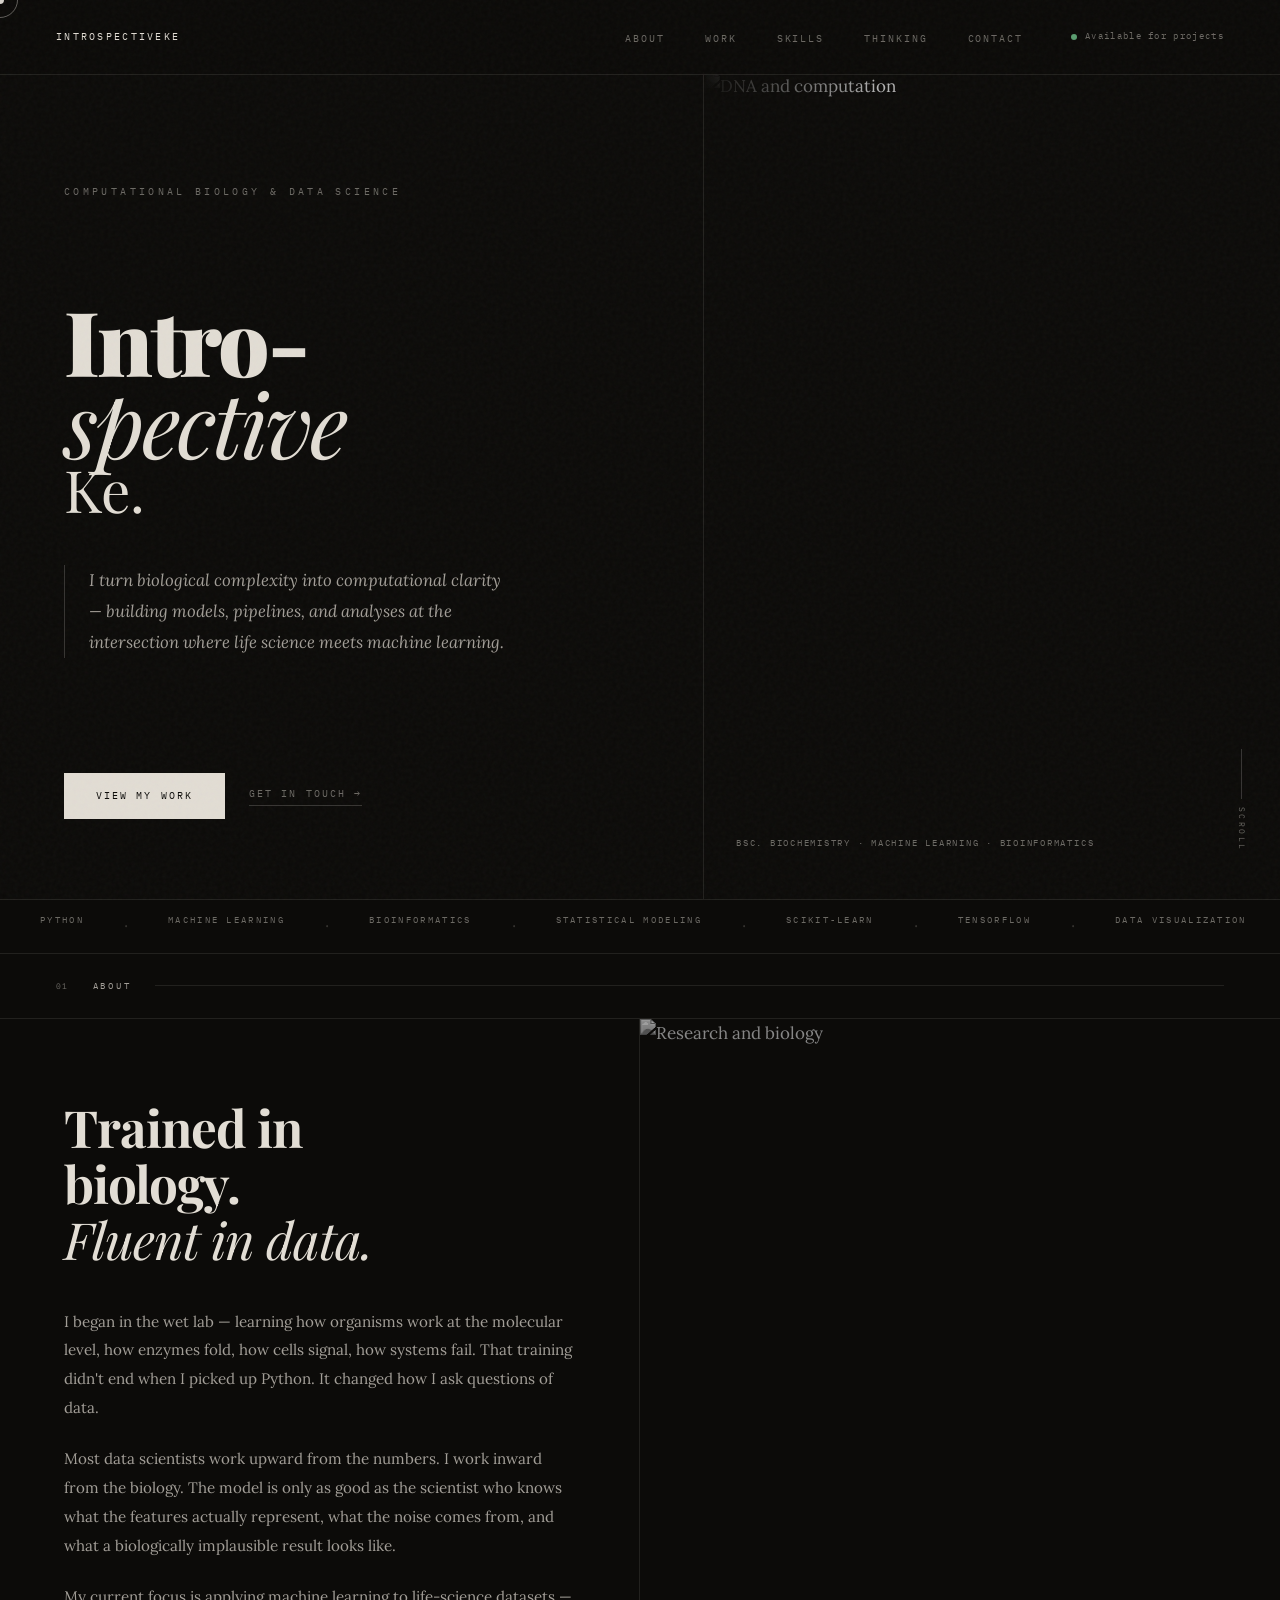
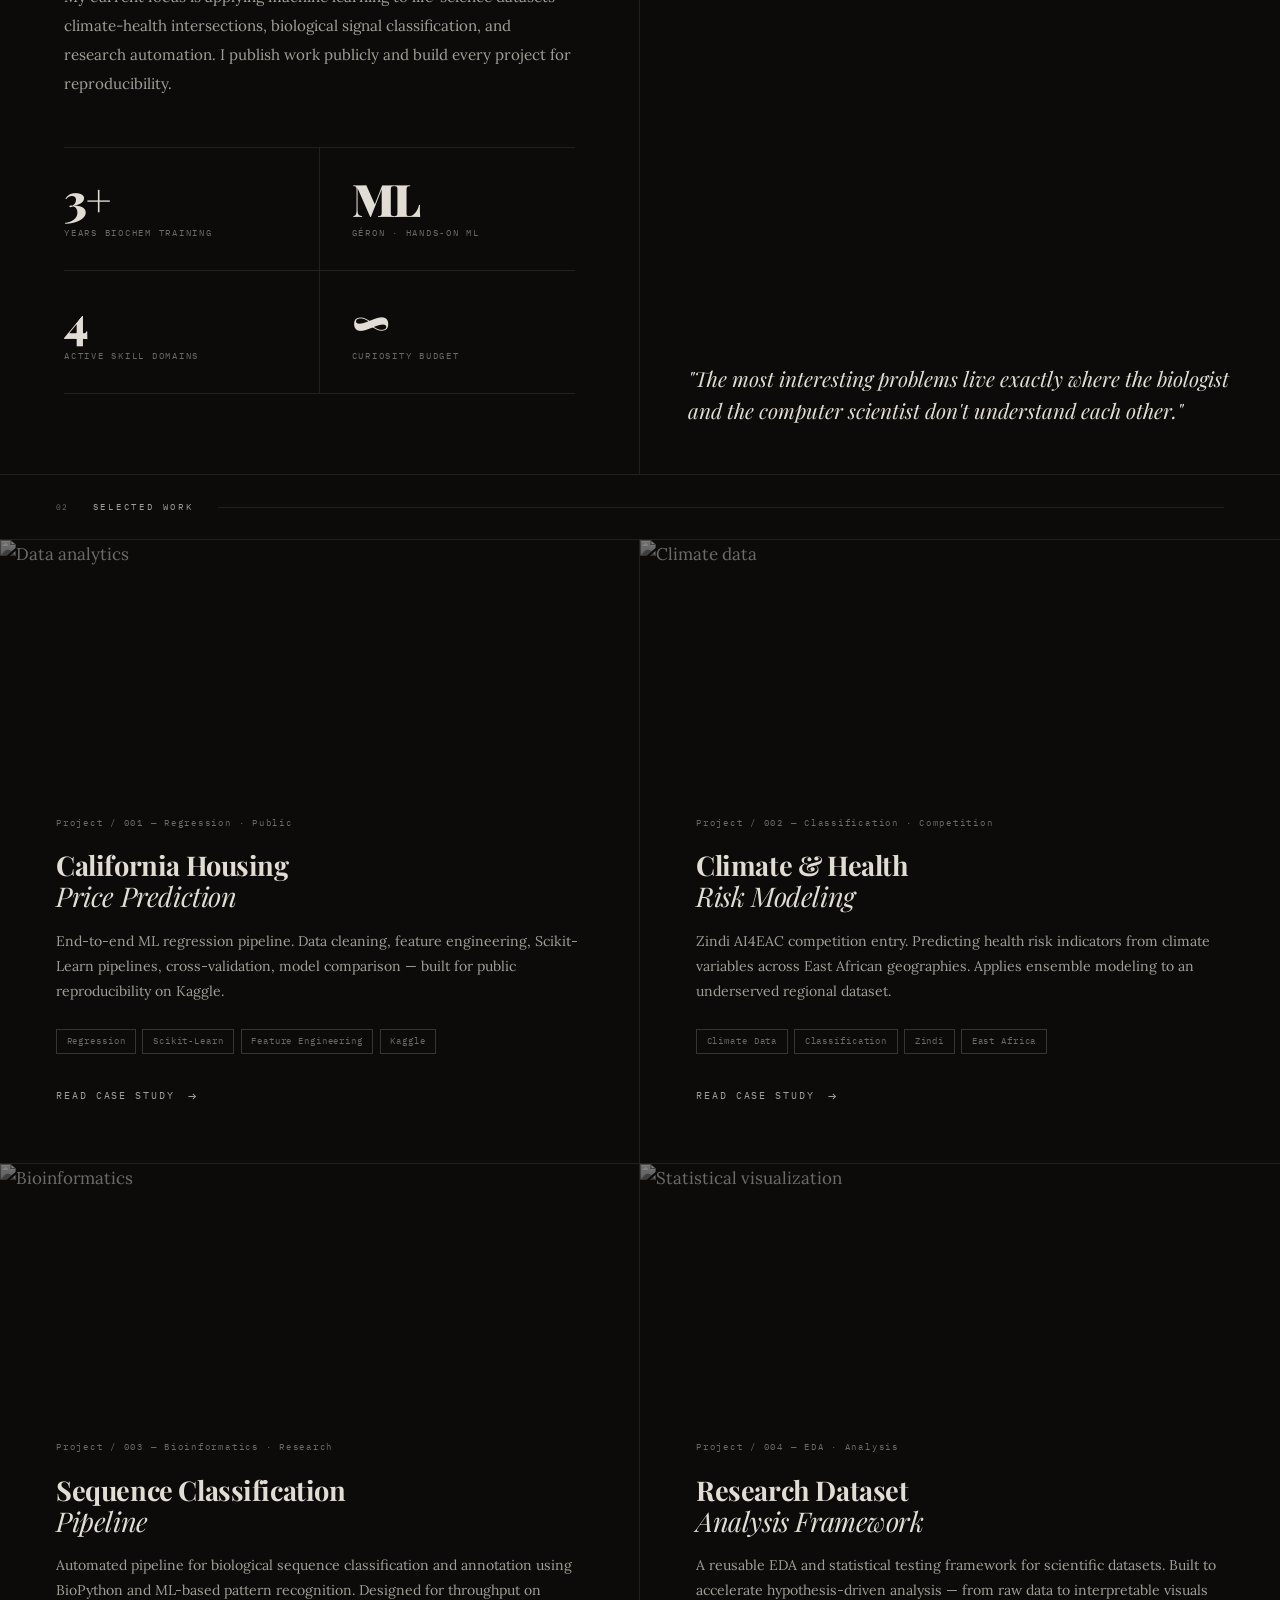
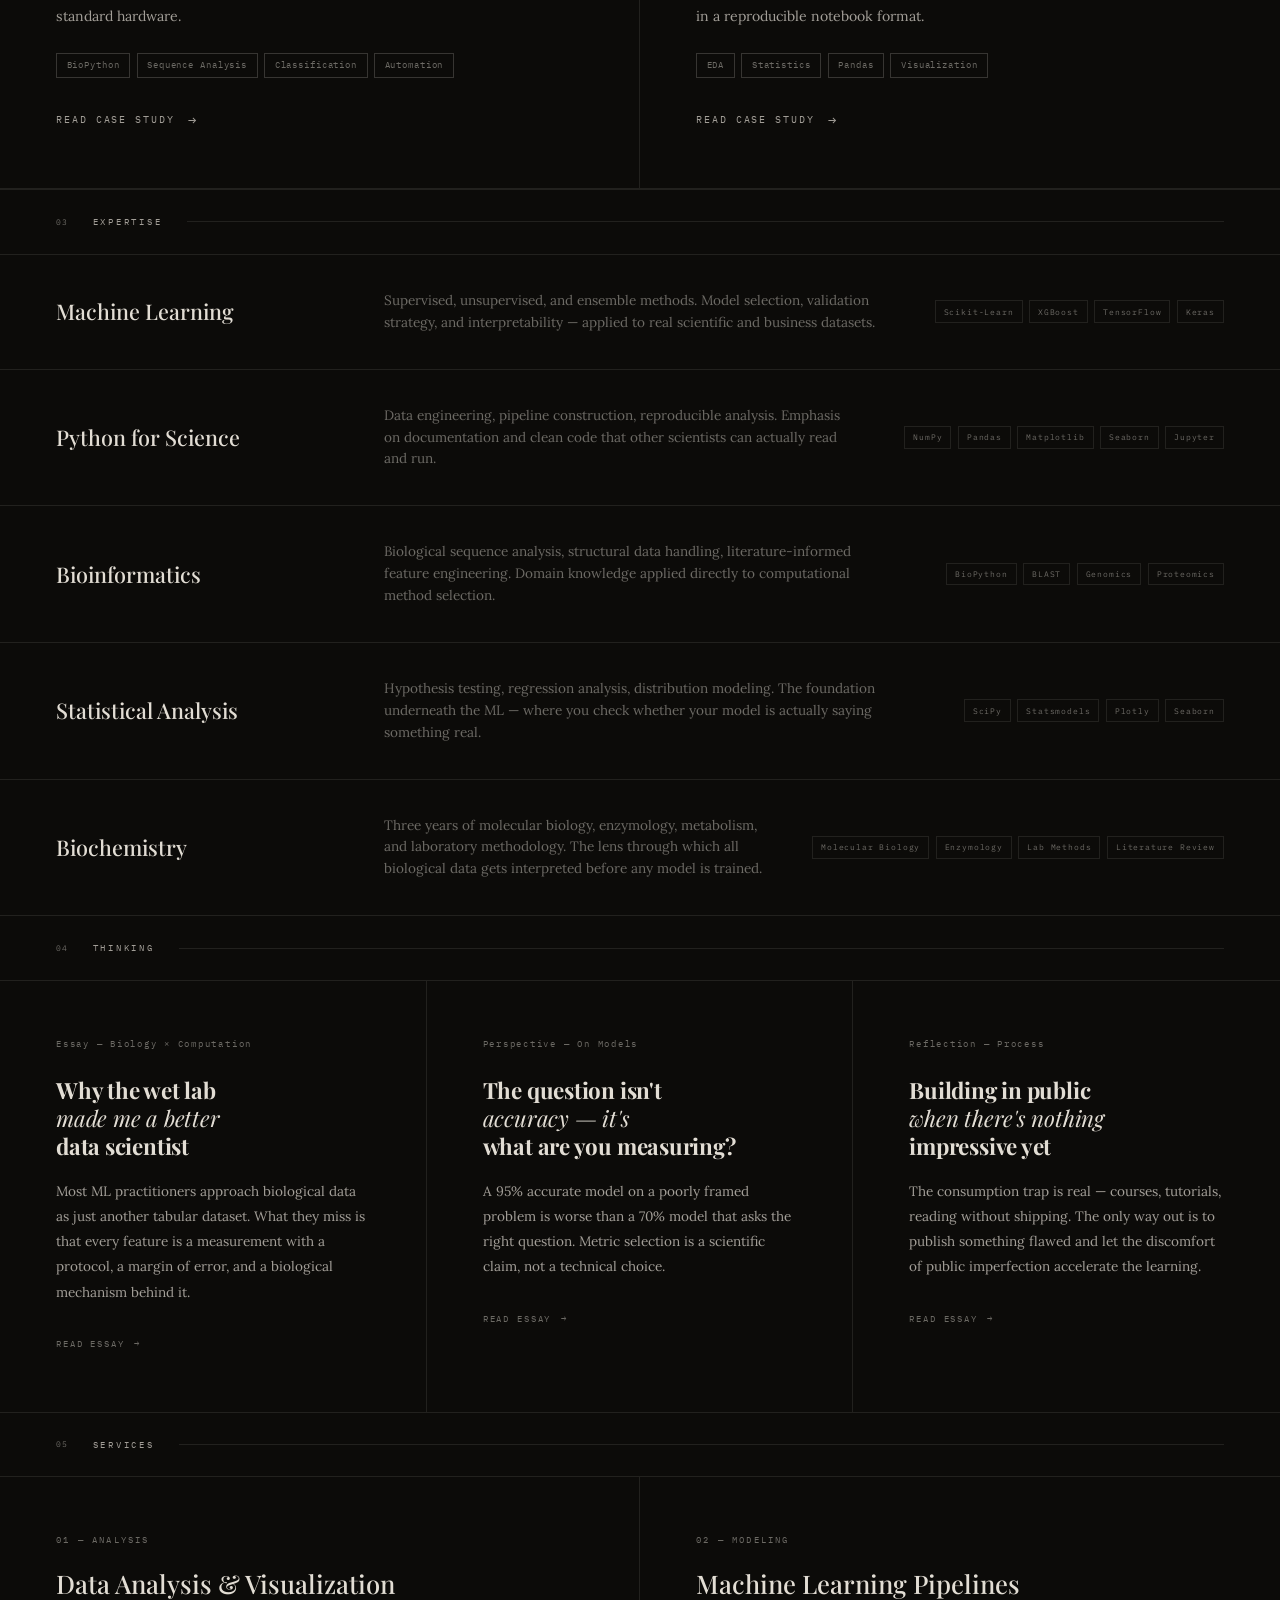
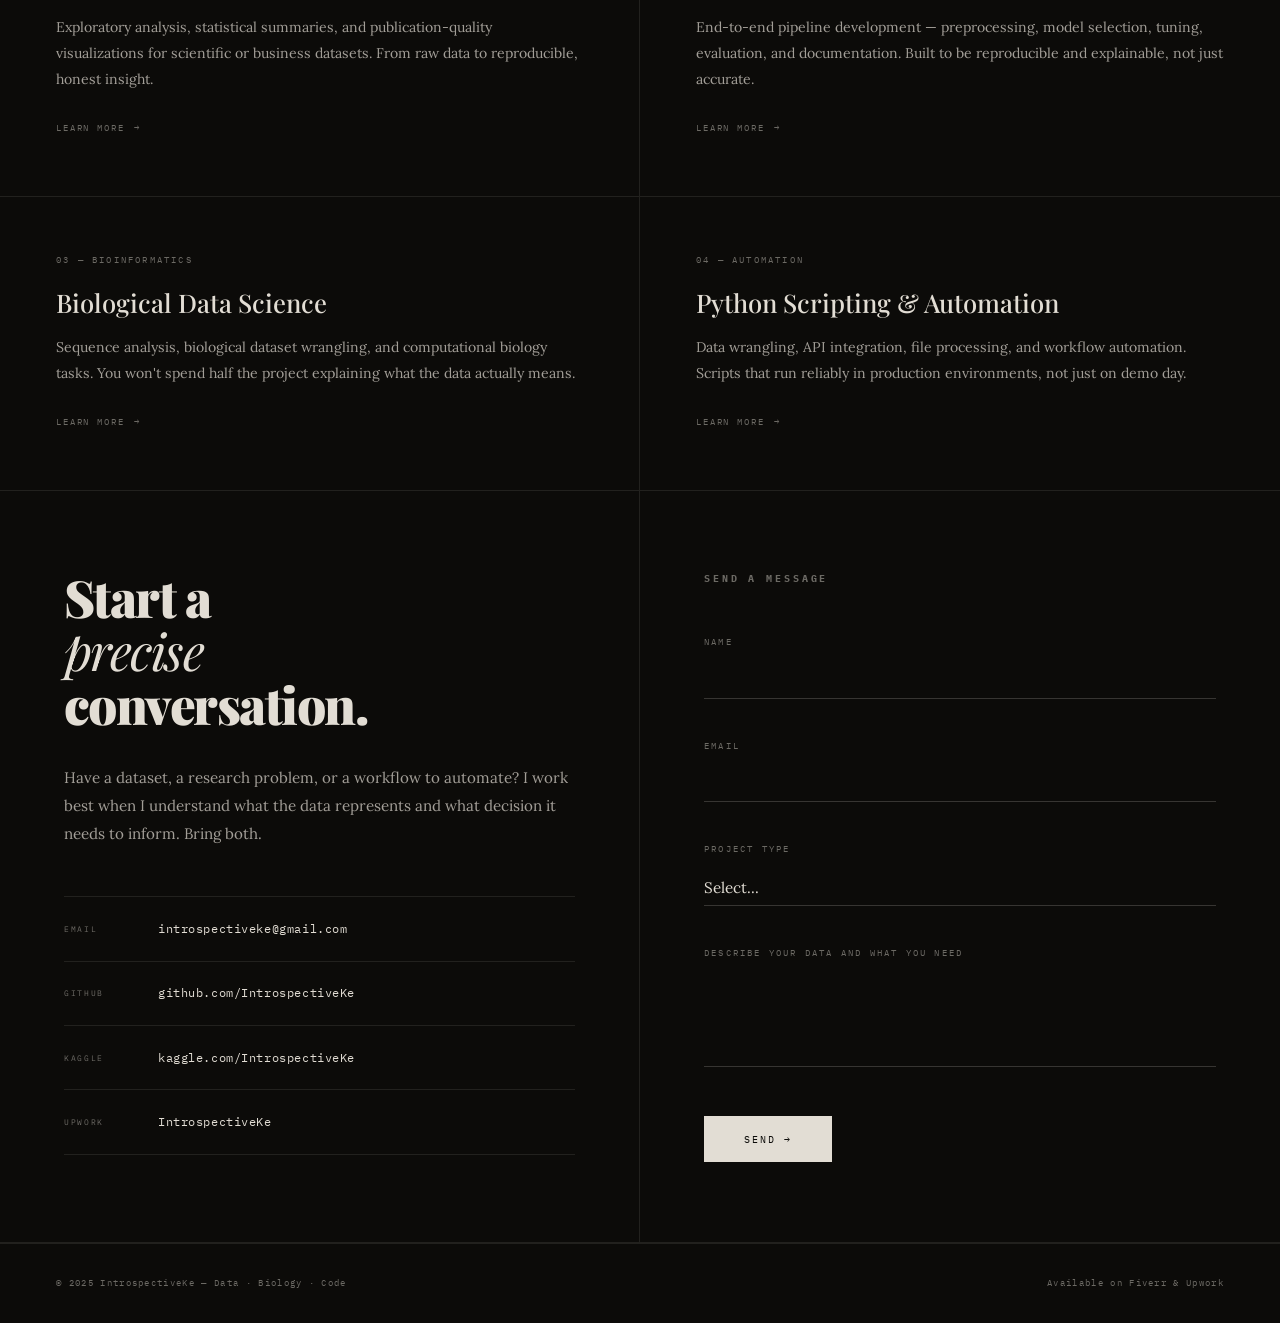
==== index.html @ 3411ca62 "Add files via upload" ====
<!DOCTYPE html>
<html lang="en">
<head>
  <meta charset="UTF-8" />
  <meta name="viewport" content="width=device-width, initial-scale=1.0" />
  <title>IntrospectiveKe — Computational Biology & Data Science</title>
  <link rel="preconnect" href="https://fonts.googleapis.com" />
  <link rel="preconnect" href="https://fonts.gstatic.com" crossorigin />
  <link href="https://fonts.googleapis.com/css2?family=Playfair+Display:ital,wght@0,400;0,500;0,700;0,900;1,400;1,700&family=IBM+Plex+Mono:wght@300;400;500&family=Lora:ital,wght@0,400;1,400&display=swap" rel="stylesheet" />
  <style>
    *, *::before, *::after { box-sizing: border-box; margin: 0; padding: 0; }

    :root {
      --bg: #0c0b09;
      --text: #e2ddd4;
      --text-dim: rgba(226,221,212,0.45);
      --text-mid: rgba(226,221,212,0.7);
      --rule: rgba(226,221,212,0.1);
      --rule-strong: rgba(226,221,212,0.2);
      --serif: 'Playfair Display', Georgia, serif;
      --body: 'Lora', Georgia, serif;
      --mono: 'IBM Plex Mono', monospace;
      --panel-w: 580px;
    }

    html { scroll-behavior: smooth; }

    body {
      background: var(--bg);
      color: var(--text);
      font-family: var(--body);
      font-size: 17px;
      line-height: 1.7;
      overflow-x: hidden;
      cursor: none;
    }

    /* ── CUSTOM CURSOR ── */
    .cursor {
      position: fixed;
      width: 8px; height: 8px;
      background: var(--text);
      border-radius: 50%;
      pointer-events: none;
      z-index: 9999;
      transform: translate(-50%, -50%);
      transition: width 0.2s, height 0.2s, background 0.2s;
      mix-blend-mode: difference;
    }
    .cursor-ring {
      position: fixed;
      width: 36px; height: 36px;
      border: 1px solid rgba(226,221,212,0.4);
      border-radius: 50%;
      pointer-events: none;
      z-index: 9998;
      transform: translate(-50%, -50%);
      transition: width 0.35s ease, height 0.35s ease, border-color 0.2s;
    }
    body.hovering .cursor { width: 14px; height: 14px; }
    body.hovering .cursor-ring { width: 56px; height: 56px; border-color: rgba(226,221,212,0.7); }

    /* ── GRAIN OVERLAY ── */
    body::before {
      content: '';
      position: fixed;
      inset: 0;
      z-index: 9990;
      pointer-events: none;
      opacity: 0.035;
      background-image: url("data:image/svg+xml,%3Csvg viewBox='0 0 256 256' xmlns='http://www.w3.org/2000/svg'%3E%3Cfilter id='noise'%3E%3CfeTurbulence type='fractalNoise' baseFrequency='0.9' numOctaves='4' stitchTiles='stitch'/%3E%3C/filter%3E%3Crect width='100%25' height='100%25' filter='url(%23noise)'/%3E%3C/svg%3E");
    }

    /* ── NAV ── */
    nav {
      position: fixed;
      top: 0; left: 0; right: 0;
      z-index: 500;
      display: flex;
      justify-content: space-between;
      align-items: center;
      padding: 1.4rem 3.5rem;
      border-bottom: 1px solid var(--rule);
      backdrop-filter: blur(12px);
      background: rgba(12,11,9,0.85);
    }
    .nav-logo {
      font-family: var(--mono);
      font-size: 0.65rem;
      letter-spacing: 0.22em;
      text-transform: uppercase;
      text-decoration: none;
      color: var(--text);
    }
    .nav-right {
      display: flex;
      align-items: center;
      gap: 3rem;
    }
    .nav-links { display: flex; gap: 2.5rem; list-style: none; }
    .nav-links a {
      font-family: var(--mono);
      font-size: 0.6rem;
      letter-spacing: 0.2em;
      text-transform: uppercase;
      text-decoration: none;
      color: var(--text-dim);
      transition: color 0.2s;
    }
    .nav-links a:hover { color: var(--text); }
    .nav-status {
      font-family: var(--mono);
      font-size: 0.55rem;
      letter-spacing: 0.15em;
      color: var(--text-dim);
      display: flex;
      align-items: center;
      gap: 0.5rem;
    }
    .status-dot {
      width: 6px; height: 6px;
      background: #5a9e6f;
      border-radius: 50%;
      animation: pulse 2.5s ease-in-out infinite;
    }
    @keyframes pulse { 0%,100%{opacity:1} 50%{opacity:0.3} }

    /* ── HERO ── */
    #hero {
      min-height: 100vh;
      display: grid;
      grid-template-columns: 1.1fr 0.9fr;
      padding-top: 4.5rem;
      border-bottom: 1px solid var(--rule);
    }
    .hero-left {
      padding: 7rem 4rem 5rem;
      border-right: 1px solid var(--rule);
      display: flex;
      flex-direction: column;
      justify-content: space-between;
    }
    .hero-eyebrow {
      font-family: var(--mono);
      font-size: 0.6rem;
      letter-spacing: 0.35em;
      text-transform: uppercase;
      color: var(--text-dim);
      margin-bottom: 3rem;
    }
    .hero-name {
      font-family: var(--serif);
      font-size: clamp(4rem, 7vw, 7.5rem);
      font-weight: 900;
      line-height: 0.92;
      letter-spacing: -0.03em;
      margin-bottom: 3rem;
    }
    .hero-name .italic { font-style: italic; font-weight: 400; }
    .hero-name .light { font-weight: 400; font-size: 0.65em; display: block; letter-spacing: -0.01em; }
    .hero-desc {
      font-size: 1.05rem;
      line-height: 1.85;
      color: var(--text-mid);
      max-width: 440px;
      border-left: 1px solid var(--rule-strong);
      padding-left: 1.5rem;
      margin-bottom: 4rem;
      font-style: italic;
    }
    .hero-actions { display: flex; gap: 1.5rem; align-items: center; }
    .btn-primary {
      font-family: var(--mono);
      font-size: 0.65rem;
      letter-spacing: 0.2em;
      text-transform: uppercase;
      text-decoration: none;
      color: var(--bg);
      background: var(--text);
      padding: 0.9rem 2rem;
      transition: opacity 0.2s;
    }
    .btn-primary:hover { opacity: 0.8; }
    .btn-ghost {
      font-family: var(--mono);
      font-size: 0.65rem;
      letter-spacing: 0.2em;
      text-transform: uppercase;
      text-decoration: none;
      color: var(--text-dim);
      border-bottom: 1px solid var(--rule-strong);
      padding-bottom: 2px;
      transition: color 0.2s;
    }
    .btn-ghost:hover { color: var(--text); }
    .hero-right {
      position: relative;
      overflow: hidden;
    }
    .hero-right img {
      width: 100%;
      height: 100%;
      object-fit: cover;
      filter: grayscale(100%) contrast(1.15) brightness(0.75);
      display: block;
    }
    .hero-right-overlay {
      position: absolute;
      inset: 0;
      background: linear-gradient(to right, var(--bg) 0%, transparent 30%);
    }
    .hero-meta {
      position: absolute;
      bottom: 3rem;
      left: 2rem;
      right: 2rem;
    }
    .hero-meta-line {
      font-family: var(--mono);
      font-size: 0.55rem;
      letter-spacing: 0.2em;
      text-transform: uppercase;
      color: var(--text-dim);
    }
    .hero-scroll {
      position: absolute;
      bottom: 3rem;
      right: 2rem;
      display: flex;
      flex-direction: column;
      align-items: center;
      gap: 0.5rem;
    }
    .hero-scroll span {
      font-family: var(--mono);
      font-size: 0.5rem;
      letter-spacing: 0.3em;
      text-transform: uppercase;
      color: var(--text-dim);
      writing-mode: vertical-rl;
    }
    .scroll-line {
      width: 1px;
      height: 50px;
      background: var(--rule-strong);
      animation: scrollLine 2s ease-in-out infinite;
    }
    @keyframes scrollLine {
      0%,100%{transform:scaleY(1);opacity:0.3}
      50%{transform:scaleY(0.4);opacity:1}
    }

    /* ── TICKER ── */
    .ticker {
      overflow: hidden;
      border-bottom: 1px solid var(--rule);
      padding: 0;
      background: transparent;
    }
    .ticker-inner {
      display: flex;
      white-space: nowrap;
      animation: ticker 40s linear infinite;
    }
    .ticker-item {
      font-family: var(--mono);
      font-size: 0.58rem;
      letter-spacing: 0.25em;
      text-transform: uppercase;
      color: var(--text-dim);
      padding: 0.75rem 2.5rem;
      flex-shrink: 0;
    }
    .ticker-sep {
      color: var(--rule-strong);
      padding: 0.75rem 0;
    }
    @keyframes ticker { from{transform:translateX(0)} to{transform:translateX(-50%)} }

    /* ── SECTION WRAPPER ── */
    .section-label {
      display: flex;
      align-items: center;
      gap: 1.5rem;
      padding: 1.5rem 3.5rem;
      border-bottom: 1px solid var(--rule);
    }
    .section-n {
      font-family: var(--mono);
      font-size: 0.52rem;
      color: var(--text-dim);
      letter-spacing: 0.15em;
    }
    .section-name {
      font-family: var(--mono);
      font-size: 0.58rem;
      letter-spacing: 0.3em;
      text-transform: uppercase;
      color: var(--text-mid);
    }
    .section-rule {
      flex: 1;
      height: 1px;
      background: var(--rule);
    }

    /* ── ABOUT ── */
    #about { border-bottom: 1px solid var(--rule); }
    .about-grid {
      display: grid;
      grid-template-columns: 1fr 1fr;
    }
    .about-left {
      padding: 5rem 4rem;
      border-right: 1px solid var(--rule);
    }
    .about-left h2 {
      font-family: var(--serif);
      font-size: clamp(2.2rem, 4vw, 4rem);
      font-weight: 700;
      line-height: 1.1;
      letter-spacing: -0.02em;
      margin-bottom: 2.5rem;
    }
    .about-left h2 em { font-style: italic; font-weight: 400; }
    .about-left p {
      font-size: 0.95rem;
      line-height: 1.9;
      color: var(--text-mid);
      margin-bottom: 1.4rem;
    }
    .about-stats {
      display: grid;
      grid-template-columns: 1fr 1fr;
      gap: 0;
      margin-top: 3rem;
      border-top: 1px solid var(--rule);
    }
    .stat {
      padding: 1.8rem 0 1.8rem;
      border-bottom: 1px solid var(--rule);
      border-right: 1px solid var(--rule);
    }
    .stat:nth-child(2n) { border-right: none; padding-left: 2rem; }
    .stat:nth-child(2n-1) { padding-right: 2rem; }
    .stat-num {
      font-family: var(--serif);
      font-size: 2.8rem;
      font-weight: 900;
      line-height: 1;
      margin-bottom: 0.3rem;
      letter-spacing: -0.03em;
    }
    .stat-label {
      font-family: var(--mono);
      font-size: 0.55rem;
      letter-spacing: 0.2em;
      text-transform: uppercase;
      color: var(--text-dim);
    }
    .about-right { position: relative; overflow: hidden; min-height: 500px; }
    .about-right img {
      width: 100%;
      height: 100%;
      object-fit: cover;
      filter: grayscale(100%) brightness(0.6) contrast(1.2);
      display: block;
    }
    .about-right-text {
      position: absolute;
      bottom: 0; left: 0; right: 0;
      padding: 3rem;
      background: linear-gradient(to top, rgba(12,11,9,0.95) 0%, transparent 100%);
    }
    .about-right-text blockquote {
      font-family: var(--serif);
      font-style: italic;
      font-size: 1.3rem;
      line-height: 1.55;
      color: var(--text);
      font-weight: 400;
    }

    /* ── PROJECTS ── */
    #projects { border-bottom: 1px solid var(--rule); }
    .projects-grid {
      display: grid;
      grid-template-columns: 1fr 1fr;
    }
    .project-card {
      border-right: 1px solid var(--rule);
      border-bottom: 1px solid var(--rule);
      cursor: none;
      position: relative;
      overflow: hidden;
      transition: background 0.3s;
    }
    .project-card:nth-child(2n) { border-right: none; }
    .project-card-inner { padding: 3.5rem; position: relative; z-index: 2; }
    .project-card-img {
      height: 220px;
      overflow: hidden;
      position: relative;
    }
    .project-card-img img {
      width: 100%;
      height: 100%;
      object-fit: cover;
      filter: grayscale(100%) brightness(0.5) contrast(1.2);
      transition: transform 0.6s ease, filter 0.4s ease;
      display: block;
    }
    .project-card:hover .project-card-img img {
      transform: scale(1.05);
      filter: grayscale(100%) brightness(0.65) contrast(1.2);
    }
    .project-card-img-overlay {
      position: absolute;
      inset: 0;
      background: linear-gradient(to top, var(--bg) 0%, transparent 60%);
    }
    .project-idx {
      font-family: var(--mono);
      font-size: 0.55rem;
      letter-spacing: 0.2em;
      color: var(--text-dim);
      margin-bottom: 1.2rem;
      display: block;
    }
    .project-card h3 {
      font-family: var(--serif);
      font-size: 1.7rem;
      font-weight: 700;
      line-height: 1.15;
      margin-bottom: 1rem;
      letter-spacing: -0.015em;
    }
    .project-card h3 em { font-style: italic; font-weight: 400; }
    .project-card p {
      font-size: 0.88rem;
      line-height: 1.8;
      color: var(--text-mid);
    }
    .project-tags {
      display: flex;
      flex-wrap: wrap;
      gap: 0.4rem;
      margin-top: 1.5rem;
    }
    .project-tags span {
      font-family: var(--mono);
      font-size: 0.55rem;
      letter-spacing: 0.1em;
      padding: 0.25rem 0.6rem;
      border: 1px solid var(--rule-strong);
      color: var(--text-dim);
    }
    .project-open {
      margin-top: 2rem;
      display: inline-flex;
      align-items: center;
      gap: 0.8rem;
      font-family: var(--mono);
      font-size: 0.6rem;
      letter-spacing: 0.2em;
      text-transform: uppercase;
      color: var(--text-mid);
      transition: color 0.2s, gap 0.2s;
      border: none;
      background: none;
      cursor: none;
    }
    .project-card:hover .project-open {
      color: var(--text);
      gap: 1.2rem;
    }
    .project-open-arrow { font-size: 0.9rem; }

    /* ── SKILLS ── */
    #skills { border-bottom: 1px solid var(--rule); }
    .skills-list { display: grid; grid-template-columns: 1fr; }
    .skill-row {
      display: grid;
      grid-template-columns: 280px 1fr auto;
      align-items: center;
      gap: 3rem;
      padding: 2.2rem 3.5rem;
      border-bottom: 1px solid var(--rule);
      cursor: none;
      transition: background 0.25s;
      position: relative;
    }
    .skill-row:last-child { border-bottom: none; }
    .skill-row:hover { background: rgba(226,221,212,0.03); }
    .skill-row-name {
      font-family: var(--serif);
      font-size: 1.35rem;
      font-weight: 500;
    }
    .skill-row-desc {
      font-size: 0.85rem;
      color: var(--text-dim);
      line-height: 1.6;
    }
    .skill-row-tools {
      display: flex;
      gap: 0.4rem;
      flex-wrap: wrap;
      justify-content: flex-end;
    }
    .skill-row-tools span {
      font-family: var(--mono);
      font-size: 0.52rem;
      letter-spacing: 0.1em;
      padding: 0.2rem 0.5rem;
      border: 1px solid var(--rule);
      color: var(--text-dim);
      white-space: nowrap;
    }
    .skill-open-hint {
      position: absolute;
      right: 3.5rem;
      top: 50%;
      transform: translateY(-50%);
      font-family: var(--mono);
      font-size: 0.5rem;
      letter-spacing: 0.2em;
      text-transform: uppercase;
      color: var(--text-dim);
      opacity: 0;
      transition: opacity 0.2s;
    }
    .skill-row:hover .skill-open-hint { opacity: 1; }

    /* ── JOURNAL ── */
    #journal { border-bottom: 1px solid var(--rule); }
    .journal-grid {
      display: grid;
      grid-template-columns: repeat(3, 1fr);
    }
    .journal-card {
      padding: 3.5rem;
      border-right: 1px solid var(--rule);
      cursor: none;
      transition: background 0.25s;
    }
    .journal-card:last-child { border-right: none; }
    .journal-card:hover { background: rgba(226,221,212,0.03); }
    .journal-date {
      font-family: var(--mono);
      font-size: 0.55rem;
      letter-spacing: 0.2em;
      color: var(--text-dim);
      margin-bottom: 1.5rem;
      display: block;
    }
    .journal-card h3 {
      font-family: var(--serif);
      font-size: 1.4rem;
      font-weight: 700;
      line-height: 1.25;
      margin-bottom: 1.2rem;
      letter-spacing: -0.01em;
    }
    .journal-card h3 em { font-style: italic; font-weight: 400; }
    .journal-card p {
      font-size: 0.85rem;
      line-height: 1.85;
      color: var(--text-mid);
    }
    .journal-read {
      display: inline-flex;
      align-items: center;
      gap: 0.6rem;
      margin-top: 2rem;
      font-family: var(--mono);
      font-size: 0.58rem;
      letter-spacing: 0.2em;
      text-transform: uppercase;
      color: var(--text-dim);
      border: none;
      background: none;
      cursor: none;
      transition: color 0.2s, gap 0.2s;
    }
    .journal-card:hover .journal-read { color: var(--text); gap: 1rem; }

    /* ── SERVICES ── */
    #services { border-bottom: 1px solid var(--rule); }
    .services-grid { display: grid; grid-template-columns: 1fr 1fr; }
    .service-card {
      padding: 3.5rem;
      border-right: 1px solid var(--rule);
      border-bottom: 1px solid var(--rule);
      cursor: none;
      transition: background 0.25s;
    }
    .service-card:nth-child(2n) { border-right: none; }
    .service-card:nth-last-child(-n+2) { border-bottom: none; }
    .service-card:hover { background: rgba(226,221,212,0.03); }
    .service-tag {
      font-family: var(--mono);
      font-size: 0.55rem;
      letter-spacing: 0.25em;
      text-transform: uppercase;
      color: var(--text-dim);
      margin-bottom: 1.2rem;
      display: block;
    }
    .service-card h3 {
      font-family: var(--serif);
      font-size: 1.6rem;
      font-weight: 500;
      margin-bottom: 1rem;
      line-height: 1.2;
    }
    .service-card p {
      font-size: 0.88rem;
      line-height: 1.85;
      color: var(--text-mid);
    }
    .service-open {
      display: inline-flex;
      align-items: center;
      gap: 0.6rem;
      margin-top: 1.8rem;
      font-family: var(--mono);
      font-size: 0.58rem;
      letter-spacing: 0.2em;
      text-transform: uppercase;
      color: var(--text-dim);
      border: none;
      background: none;
      cursor: none;
      transition: color 0.2s, gap 0.2s;
    }
    .service-card:hover .service-open { color: var(--text); gap: 1rem; }

    /* ── CONTACT ── */
    #contact {
      display: grid;
      grid-template-columns: 1fr 1fr;
      border-bottom: 1px solid var(--rule);
    }
    .contact-left {
      padding: 5rem 4rem;
      border-right: 1px solid var(--rule);
    }
    .contact-left h2 {
      font-family: var(--serif);
      font-size: clamp(2.5rem, 4vw, 4.5rem);
      font-weight: 900;
      line-height: 1.05;
      letter-spacing: -0.03em;
      margin-bottom: 2rem;
    }
    .contact-left h2 em { font-style: italic; font-weight: 400; }
    .contact-left > p {
      font-size: 0.95rem;
      line-height: 1.85;
      color: var(--text-mid);
      margin-bottom: 3rem;
    }
    .contact-links { display: flex; flex-direction: column; gap: 0; }
    .contact-link {
      display: flex;
      align-items: center;
      gap: 1.5rem;
      padding: 1.3rem 0;
      border-top: 1px solid var(--rule);
      text-decoration: none;
      color: var(--text);
      transition: padding-left 0.2s;
    }
    .contact-link:hover { padding-left: 0.5rem; }
    .contact-link:last-child { border-bottom: 1px solid var(--rule); }
    .cl-label {
      font-family: var(--mono);
      font-size: 0.52rem;
      letter-spacing: 0.2em;
      text-transform: uppercase;
      color: var(--text-dim);
      min-width: 70px;
    }
    .cl-val {
      font-family: var(--mono);
      font-size: 0.72rem;
      letter-spacing: 0.05em;
    }
    .cl-arrow {
      margin-left: auto;
      opacity: 0;
      font-size: 0.8rem;
      transition: opacity 0.2s;
      color: var(--text-dim);
    }
    .contact-link:hover .cl-arrow { opacity: 1; }
    .contact-right { padding: 5rem 4rem; }
    .contact-right h3 {
      font-family: var(--mono);
      font-size: 0.6rem;
      letter-spacing: 0.3em;
      text-transform: uppercase;
      color: var(--text-dim);
      margin-bottom: 3rem;
    }
    .form-row { margin-bottom: 2.5rem; }
    .form-row label {
      display: block;
      font-family: var(--mono);
      font-size: 0.55rem;
      letter-spacing: 0.25em;
      text-transform: uppercase;
      color: var(--text-dim);
      margin-bottom: 0.8rem;
    }
    .form-row input, .form-row textarea, .form-row select {
      width: 100%;
      background: transparent;
      border: none;
      border-bottom: 1px solid var(--rule-strong);
      color: var(--text);
      font-family: var(--body);
      font-size: 0.95rem;
      padding: 0.5rem 0;
      outline: none;
      transition: border-color 0.2s;
      resize: none;
      -webkit-appearance: none;
      appearance: none;
    }
    .form-row input:focus, .form-row textarea:focus, .form-row select:focus {
      border-bottom-color: var(--text-mid);
    }
    .form-row textarea { min-height: 90px; }
    .form-row select option { background: var(--bg); }
    .form-submit {
      font-family: var(--mono);
      font-size: 0.65rem;
      letter-spacing: 0.2em;
      text-transform: uppercase;
      background: var(--text);
      color: var(--bg);
      border: none;
      padding: 1rem 2.5rem;
      cursor: none;
      transition: opacity 0.2s;
    }
    .form-submit:hover { opacity: 0.8; }

    /* ── FOOTER ── */
    footer {
      padding: 2rem 3.5rem;
      display: flex;
      justify-content: space-between;
      align-items: center;
      border-top: 1px solid var(--rule);
    }
    footer p {
      font-family: var(--mono);
      font-size: 0.55rem;
      letter-spacing: 0.15em;
      color: var(--text-dim);
    }

    /* ═══════════════════════════════════════
       DETAIL PANEL SYSTEM
    ═══════════════════════════════════════ */
    .panel-backdrop {
      position: fixed;
      inset: 0;
      z-index: 800;
      background: rgba(12,11,9,0.7);
      opacity: 0;
      pointer-events: none;
      transition: opacity 0.4s ease;
      backdrop-filter: blur(4px);
    }
    .panel-backdrop.open {
      opacity: 1;
      pointer-events: all;
    }
    .panel {
      position: fixed;
      top: 0; right: 0; bottom: 0;
      width: var(--panel-w);
      max-width: 95vw;
      background: #111009;
      border-left: 1px solid var(--rule-strong);
      z-index: 900;
      transform: translateX(100%);
      transition: transform 0.45s cubic-bezier(0.16, 1, 0.3, 1);
      overflow-y: auto;
      display: flex;
      flex-direction: column;
    }
    .panel.open { transform: translateX(0); }
    .panel-top {
      display: flex;
      justify-content: space-between;
      align-items: center;
      padding: 2rem 2.5rem;
      border-bottom: 1px solid var(--rule);
      position: sticky;
      top: 0;
      background: #111009;
      z-index: 10;
    }
    .panel-top-label {
      font-family: var(--mono);
      font-size: 0.55rem;
      letter-spacing: 0.25em;
      text-transform: uppercase;
      color: var(--text-dim);
    }
    .panel-close {
      background: none;
      border: 1px solid var(--rule-strong);
      color: var(--text-dim);
      font-family: var(--mono);
      font-size: 0.6rem;
      letter-spacing: 0.1em;
      padding: 0.4rem 0.8rem;
      cursor: none;
      transition: border-color 0.2s, color 0.2s;
    }
    .panel-close:hover { border-color: var(--text-mid); color: var(--text); }
    .panel-body { padding: 3rem 2.5rem; flex: 1; }
    .panel-body h2 {
      font-family: var(--serif);
      font-size: 2.2rem;
      font-weight: 700;
      line-height: 1.15;
      letter-spacing: -0.02em;
      margin-bottom: 0.5rem;
    }
    .panel-body h2 em { font-style: italic; font-weight: 400; }
    .panel-subtitle {
      font-family: var(--mono);
      font-size: 0.62rem;
      letter-spacing: 0.15em;
      color: var(--text-dim);
      text-transform: uppercase;
      margin-bottom: 2.5rem;
    }
    .panel-img {
      width: 100%;
      height: 200px;
      object-fit: cover;
      filter: grayscale(100%) brightness(0.6) contrast(1.15);
      display: block;
      margin-bottom: 2.5rem;
    }
    .panel-section {
      margin-bottom: 2.5rem;
      padding-bottom: 2.5rem;
      border-bottom: 1px solid var(--rule);
    }
    .panel-section:last-child { border-bottom: none; }
    .panel-section-label {
      font-family: var(--mono);
      font-size: 0.55rem;
      letter-spacing: 0.25em;
      text-transform: uppercase;
      color: var(--text-dim);
      margin-bottom: 1rem;
      display: block;
    }
    .panel-section p {
      font-size: 0.92rem;
      line-height: 1.9;
      color: var(--text-mid);
      margin-bottom: 1rem;
    }
    .panel-section p:last-child { margin-bottom: 0; }
    .panel-tags {
      display: flex;
      flex-wrap: wrap;
      gap: 0.5rem;
      margin-top: 1rem;
    }
    .panel-tags span {
      font-family: var(--mono);
      font-size: 0.55rem;
      letter-spacing: 0.1em;
      padding: 0.3rem 0.7rem;
      border: 1px solid var(--rule-strong);
      color: var(--text-dim);
    }
    .panel-list {
      list-style: none;
      padding: 0;
    }
    .panel-list li {
      font-size: 0.9rem;
      color: var(--text-mid);
      padding: 0.7rem 0;
      border-bottom: 1px solid var(--rule);
      display: flex;
      align-items: baseline;
      gap: 1rem;
      line-height: 1.6;
    }
    .panel-list li::before {
      content: '—';
      font-family: var(--mono);
      font-size: 0.6rem;
      color: var(--text-dim);
      flex-shrink: 0;
    }
    .panel-link {
      display: inline-flex;
      align-items: center;
      gap: 0.6rem;
      font-family: var(--mono);
      font-size: 0.6rem;
      letter-spacing: 0.15em;
      text-transform: uppercase;
      color: var(--text);
      text-decoration: none;
      border-bottom: 1px solid var(--rule-strong);
      padding-bottom: 2px;
      margin-top: 1.5rem;
      transition: border-color 0.2s;
      display: inline-block;
    }
    .panel-link:hover { border-color: var(--text-mid); }
    .panel-quote {
      font-family: var(--serif);
      font-style: italic;
      font-size: 1.2rem;
      line-height: 1.6;
      color: var(--text);
      border-left: 2px solid var(--rule-strong);
      padding-left: 1.5rem;
      margin: 2rem 0;
    }

    /* ── ANIMATIONS ── */
    .reveal {
      opacity: 0;
      transform: translateY(18px);
      transition: opacity 0.65s ease, transform 0.65s ease;
    }
    .reveal.visible { opacity: 1; transform: translateY(0); }

    /* ── RESPONSIVE ── */
    @media (max-width: 1000px) {
      :root { --panel-w: 90vw; }
      nav { padding: 1rem 1.5rem; }
      .nav-status { display: none; }
      #hero { grid-template-columns: 1fr; }
      .hero-right { height: 55vw; }
      .hero-left { padding: 6rem 1.5rem 3rem; }
      .about-grid { grid-template-columns: 1fr; }
      .about-right { height: 55vw; }
      .about-left { padding: 3rem 1.5rem; }
      .projects-grid { grid-template-columns: 1fr; }
      .project-card { border-right: none; }
      .skill-row { grid-template-columns: 1fr; gap: 0.8rem; padding: 2rem 1.5rem; }
      .skill-row-tools { justify-content: flex-start; }
      .journal-grid { grid-template-columns: 1fr; }
      .journal-card { border-right: none; border-bottom: 1px solid var(--rule); }
      .services-grid { grid-template-columns: 1fr; }
      .service-card { border-right: none; }
      #contact { grid-template-columns: 1fr; }
      .contact-left, .contact-right { padding: 3rem 1.5rem; }
      .contact-left { border-right: none; border-bottom: 1px solid var(--rule); }
      .section-label { padding: 1.2rem 1.5rem; }
    }
    @media (max-width: 600px) {
      .nav-links { display: none; }
      .about-stats { grid-template-columns: 1fr 1fr; }
    }
  </style>
</head>
<body>

  <!-- CURSOR -->
  <div class="cursor" id="cursor"></div>
  <div class="cursor-ring" id="cursorRing"></div>

  <!-- PANEL BACKDROP -->
  <div class="panel-backdrop" id="backdrop"></div>

  <!-- DETAIL PANEL -->
  <div class="panel" id="detailPanel" role="dialog" aria-modal="true">
    <div class="panel-top">
      <span class="panel-top-label" id="panelLabel">Detail</span>
      <button class="panel-close" id="panelClose">Close ✕</button>
    </div>
    <div class="panel-body" id="panelBody"></div>
  </div>

  <!-- NAV -->
  <nav>
    <a href="#hero" class="nav-logo">IntrospectiveKe</a>
    <div class="nav-right">
      <ul class="nav-links">
        <li><a href="#about">About</a></li>
        <li><a href="#projects">Work</a></li>
        <li><a href="#skills">Skills</a></li>
        <li><a href="#journal">Thinking</a></li>
        <li><a href="#contact">Contact</a></li>
      </ul>
      <div class="nav-status">
        <span class="status-dot"></span>
        Available for projects
      </div>
    </div>
  </nav>

  <!-- HERO -->
  <section id="hero">
    <div class="hero-left">
      <span class="hero-eyebrow">Computational Biology &amp; Data Science</span>
      <div>
        <h1 class="hero-name">
          Intro-<br>
          <em class="italic">spective</em><br>
          <span class="light">Ke.</span>
        </h1>
        <p class="hero-desc">
          I turn biological complexity into computational clarity — building models, pipelines, and analyses at the intersection where life science meets machine learning.
        </p>
      </div>
      <div class="hero-actions">
        <a href="#projects" class="btn-primary">View my work</a>
        <a href="#contact" class="btn-ghost">Get in touch →</a>
      </div>
    </div>
    <div class="hero-right">
      <img src="https://images.unsplash.com/photo-1628595351029-c2bf17511435?w=1200&q=80" alt="DNA and computation" />
      <div class="hero-right-overlay"></div>
      <div class="hero-meta">
        <div class="hero-meta-line">BSc. Biochemistry · Machine Learning · Bioinformatics</div>
      </div>
      <div class="hero-scroll">
        <div class="scroll-line"></div>
        <span>Scroll</span>
      </div>
    </div>
  </section>

  <!-- TICKER -->
  <div class="ticker" aria-hidden="true">
    <div class="ticker-inner">
      <span class="ticker-item">Python</span><span class="ticker-sep">·</span>
      <span class="ticker-item">Machine Learning</span><span class="ticker-sep">·</span>
      <span class="ticker-item">Bioinformatics</span><span class="ticker-sep">·</span>
      <span class="ticker-item">Statistical Modeling</span><span class="ticker-sep">·</span>
      <span class="ticker-item">Scikit-Learn</span><span class="ticker-sep">·</span>
      <span class="ticker-item">TensorFlow</span><span class="ticker-sep">·</span>
      <span class="ticker-item">Data Visualization</span><span class="ticker-sep">·</span>
      <span class="ticker-item">Sequence Analysis</span><span class="ticker-sep">·</span>
      <span class="ticker-item">Research Pipelines</span><span class="ticker-sep">·</span>
      <span class="ticker-item">Python</span><span class="ticker-sep">·</span>
      <span class="ticker-item">Machine Learning</span><span class="ticker-sep">·</span>
      <span class="ticker-item">Bioinformatics</span><span class="ticker-sep">·</span>
      <span class="ticker-item">Statistical Modeling</span><span class="ticker-sep">·</span>
      <span class="ticker-item">Scikit-Learn</span><span class="ticker-sep">·</span>
      <span class="ticker-item">TensorFlow</span><span class="ticker-sep">·</span>
      <span class="ticker-item">Data Visualization</span><span class="ticker-sep">·</span>
      <span class="ticker-item">Sequence Analysis</span><span class="ticker-sep">·</span>
      <span class="ticker-item">Research Pipelines</span><span class="ticker-sep">·</span>
    </div>
  </div>

  <!-- ABOUT -->
  <section id="about">
    <div class="section-label">
      <span class="section-n">01</span>
      <span class="section-name">About</span>
      <div class="section-rule"></div>
    </div>
    <div class="about-grid">
      <div class="about-left reveal">
        <h2>Trained in<br>biology.<br><em>Fluent in data.</em></h2>
        <p>I began in the wet lab — learning how organisms work at the molecular level, how enzymes fold, how cells signal, how systems fail. That training didn't end when I picked up Python. It changed how I ask questions of data.</p>
        <p>Most data scientists work upward from the numbers. I work inward from the biology. The model is only as good as the scientist who knows what the features actually represent, what the noise comes from, and what a biologically implausible result looks like.</p>
        <p>My current focus is applying machine learning to life-science datasets — climate-health intersections, biological signal classification, and research automation. I publish work publicly and build every project for reproducibility.</p>
        <div class="about-stats">
          <div class="stat">
            <div class="stat-num">3+</div>
            <div class="stat-label">Years Biochem Training</div>
          </div>
          <div class="stat">
            <div class="stat-num">ML</div>
            <div class="stat-label">Géron · Hands-On ML</div>
          </div>
          <div class="stat">
            <div class="stat-num">4</div>
            <div class="stat-label">Active Skill Domains</div>
          </div>
          <div class="stat">
            <div class="stat-num">∞</div>
            <div class="stat-label">Curiosity Budget</div>
          </div>
        </div>
      </div>
      <div class="about-right">
        <img src="https://images.unsplash.com/photo-1518152006812-edab29b069ac?w=900&q=80" alt="Research and biology" loading="lazy" />
        <div class="about-right-text">
          <blockquote>"The most interesting problems live exactly where the biologist and the computer scientist don't understand each other."</blockquote>
        </div>
      </div>
    </div>
  </section>

  <!-- PROJECTS -->
  <section id="projects">
    <div class="section-label">
      <span class="section-n">02</span>
      <span class="section-name">Selected Work</span>
      <div class="section-rule"></div>
    </div>
    <div class="projects-grid">

      <div class="project-card reveal" data-panel="project-housing">
        <div class="project-card-img">
          <img src="https://images.unsplash.com/photo-1551288049-bebda4e38f71?w=800&q=80" alt="Data analytics" loading="lazy" />
          <div class="project-card-img-overlay"></div>
        </div>
        <div class="project-card-inner">
          <span class="project-idx">Project / 001 — Regression · Public</span>
          <h3>California Housing<br><em>Price Prediction</em></h3>
          <p>End-to-end ML regression pipeline. Data cleaning, feature engineering, Scikit-Learn pipelines, cross-validation, model comparison — built for public reproducibility on Kaggle.</p>
          <div class="project-tags">
            <span>Regression</span><span>Scikit-Learn</span><span>Feature Engineering</span><span>Kaggle</span>
          </div>
          <button class="project-open" data-panel="project-housing">Read case study <span class="project-open-arrow">→</span></button>
        </div>
      </div>

      <div class="project-card reveal" data-panel="project-climate">
        <div class="project-card-img">
          <img src="https://images.unsplash.com/photo-1464822759023-fed622ff2c3b?w=800&q=80" alt="Climate data" loading="lazy" />
          <div class="project-card-img-overlay"></div>
        </div>
        <div class="project-card-inner">
          <span class="project-idx">Project / 002 — Classification · Competition</span>
          <h3>Climate &amp; Health<br><em>Risk Modeling</em></h3>
          <p>Zindi AI4EAC competition entry. Predicting health risk indicators from climate variables across East African geographies. Applies ensemble modeling to an underserved regional dataset.</p>
          <div class="project-tags">
            <span>Climate Data</span><span>Classification</span><span>Zindi</span><span>East Africa</span>
          </div>
          <button class="project-open" data-panel="project-climate">Read case study <span class="project-open-arrow">→</span></button>
        </div>
      </div>

      <div class="project-card reveal" data-panel="project-bio">
        <div class="project-card-img">
          <img src="https://images.unsplash.com/photo-1530026405186-ed1f139313f8?w=800&q=80" alt="Bioinformatics" loading="lazy" />
          <div class="project-card-img-overlay"></div>
        </div>
        <div class="project-card-inner">
          <span class="project-idx">Project / 003 — Bioinformatics · Research</span>
          <h3>Sequence Classification<br><em>Pipeline</em></h3>
          <p>Automated pipeline for biological sequence classification and annotation using BioPython and ML-based pattern recognition. Designed for throughput on standard hardware.</p>
          <div class="project-tags">
            <span>BioPython</span><span>Sequence Analysis</span><span>Classification</span><span>Automation</span>
          </div>
          <button class="project-open" data-panel="project-bio">Read case study <span class="project-open-arrow">→</span></button>
        </div>
      </div>

      <div class="project-card reveal" data-panel="project-eda">
        <div class="project-card-img">
          <img src="https://images.unsplash.com/photo-1543286386-713bdd548da4?w=800&q=80" alt="Statistical visualization" loading="lazy" />
          <div class="project-card-img-overlay"></div>
        </div>
        <div class="project-card-inner">
          <span class="project-idx">Project / 004 — EDA · Analysis</span>
          <h3>Research Dataset<br><em>Analysis Framework</em></h3>
          <p>A reusable EDA and statistical testing framework for scientific datasets. Built to accelerate hypothesis-driven analysis — from raw data to interpretable visuals in a reproducible notebook format.</p>
          <div class="project-tags">
            <span>EDA</span><span>Statistics</span><span>Pandas</span><span>Visualization</span>
          </div>
          <button class="project-open" data-panel="project-eda">Read case study <span class="project-open-arrow">→</span></button>
        </div>
      </div>

    </div>
  </section>

  <!-- SKILLS -->
  <section id="skills">
    <div class="section-label">
      <span class="section-n">03</span>
      <span class="section-name">Expertise</span>
      <div class="section-rule"></div>
    </div>
    <div class="skills-list">
      <div class="skill-row reveal" data-panel="skill-ml">
        <div class="skill-row-name">Machine Learning</div>
        <div class="skill-row-desc">Supervised, unsupervised, and ensemble methods. Model selection, validation strategy, and interpretability — applied to real scientific and business datasets.</div>
        <div class="skill-row-tools"><span>Scikit-Learn</span><span>XGBoost</span><span>TensorFlow</span><span>Keras</span></div>
        <span class="skill-open-hint">Open →</span>
      </div>
      <div class="skill-row reveal" data-panel="skill-python">
        <div class="skill-row-name">Python for Science</div>
        <div class="skill-row-desc">Data engineering, pipeline construction, reproducible analysis. Emphasis on documentation and clean code that other scientists can actually read and run.</div>
        <div class="skill-row-tools"><span>NumPy</span><span>Pandas</span><span>Matplotlib</span><span>Seaborn</span><span>Jupyter</span></div>
        <span class="skill-open-hint">Open →</span>
      </div>
      <div class="skill-row reveal" data-panel="skill-bio">
        <div class="skill-row-name">Bioinformatics</div>
        <div class="skill-row-desc">Biological sequence analysis, structural data handling, literature-informed feature engineering. Domain knowledge applied directly to computational method selection.</div>
        <div class="skill-row-tools"><span>BioPython</span><span>BLAST</span><span>Genomics</span><span>Proteomics</span></div>
        <span class="skill-open-hint">Open →</span>
      </div>
      <div class="skill-row reveal" data-panel="skill-stats">
        <div class="skill-row-name">Statistical Analysis</div>
        <div class="skill-row-desc">Hypothesis testing, regression analysis, distribution modeling. The foundation underneath the ML — where you check whether your model is actually saying something real.</div>
        <div class="skill-row-tools"><span>SciPy</span><span>Statsmodels</span><span>Plotly</span><span>Seaborn</span></div>
        <span class="skill-open-hint">Open →</span>
      </div>
      <div class="skill-row reveal" data-panel="skill-biochem">
        <div class="skill-row-name">Biochemistry</div>
        <div class="skill-row-desc">Three years of molecular biology, enzymology, metabolism, and laboratory methodology. The lens through which all biological data gets interpreted before any model is trained.</div>
        <div class="skill-row-tools"><span>Molecular Biology</span><span>Enzymology</span><span>Lab Methods</span><span>Literature Review</span></div>
        <span class="skill-open-hint">Open →</span>
      </div>
    </div>
  </section>

  <!-- JOURNAL / THINKING -->
  <section id="journal">
    <div class="section-label">
      <span class="section-n">04</span>
      <span class="section-name">Thinking</span>
      <div class="section-rule"></div>
    </div>
    <div class="journal-grid">
      <div class="journal-card reveal" data-panel="journal-1">
        <span class="journal-date">Essay — Biology × Computation</span>
        <h3>Why the wet lab<br><em>made me a better</em><br>data scientist</h3>
        <p>Most ML practitioners approach biological data as just another tabular dataset. What they miss is that every feature is a measurement with a protocol, a margin of error, and a biological mechanism behind it.</p>
        <button class="journal-read">Read essay <span>→</span></button>
      </div>
      <div class="journal-card reveal" data-panel="journal-2">
        <span class="journal-date">Perspective — On Models</span>
        <h3>The question isn't<br><em>accuracy — it's</em><br>what are you measuring?</h3>
        <p>A 95% accurate model on a poorly framed problem is worse than a 70% model that asks the right question. Metric selection is a scientific claim, not a technical choice.</p>
        <button class="journal-read">Read essay <span>→</span></button>
      </div>
      <div class="journal-card reveal" data-panel="journal-3">
        <span class="journal-date">Reflection — Process</span>
        <h3>Building in public<br><em>when there's nothing</em><br>impressive yet</h3>
        <p>The consumption trap is real — courses, tutorials, reading without shipping. The only way out is to publish something flawed and let the discomfort of public imperfection accelerate the learning.</p>
        <button class="journal-read">Read essay <span>→</span></button>
      </div>
    </div>
  </section>

  <!-- SERVICES -->
  <section id="services">
    <div class="section-label">
      <span class="section-n">05</span>
      <span class="section-name">Services</span>
      <div class="section-rule"></div>
    </div>
    <div class="services-grid">
      <div class="service-card reveal" data-panel="svc-analysis">
        <span class="service-tag">01 — Analysis</span>
        <h3>Data Analysis &amp; Visualization</h3>
        <p>Exploratory analysis, statistical summaries, and publication-quality visualizations for scientific or business datasets. From raw data to reproducible, honest insight.</p>
        <button class="service-open" data-panel="svc-analysis">Learn more <span>→</span></button>
      </div>
      <div class="service-card reveal" data-panel="svc-ml">
        <span class="service-tag">02 — Modeling</span>
        <h3>Machine Learning Pipelines</h3>
        <p>End-to-end pipeline development — preprocessing, model selection, tuning, evaluation, and documentation. Built to be reproducible and explainable, not just accurate.</p>
        <button class="service-open" data-panel="svc-ml">Learn more <span>→</span></button>
      </div>
      <div class="service-card reveal" data-panel="svc-bio">
        <span class="service-tag">03 — Bioinformatics</span>
        <h3>Biological Data Science</h3>
        <p>Sequence analysis, biological dataset wrangling, and computational biology tasks. You won't spend half the project explaining what the data actually means.</p>
        <button class="service-open" data-panel="svc-bio">Learn more <span>→</span></button>
      </div>
      <div class="service-card reveal" data-panel="svc-python">
        <span class="service-tag">04 — Automation</span>
        <h3>Python Scripting &amp; Automation</h3>
        <p>Data wrangling, API integration, file processing, and workflow automation. Scripts that run reliably in production environments, not just on demo day.</p>
        <button class="service-open" data-panel="svc-python">Learn more <span>→</span></button>
      </div>
    </div>
  </section>

  <!-- CONTACT -->
  <section id="contact">
    <div class="contact-left reveal">
      <h2>Start a<br><em>precise</em><br>conversation.</h2>
      <p>Have a dataset, a research problem, or a workflow to automate? I work best when I understand what the data represents and what decision it needs to inform. Bring both.</p>
      <div class="contact-links">
        <a href="mailto:introspectiveke@gmail.com" class="contact-link">
          <span class="cl-label">Email</span>
          <span class="cl-val">introspectiveke@gmail.com</span>
          <span class="cl-arrow">↗</span>
        </a>
        <a href="https://github.com/IntrospectiveKe" target="_blank" rel="noopener" class="contact-link">
          <span class="cl-label">GitHub</span>
          <span class="cl-val">github.com/IntrospectiveKe</span>
          <span class="cl-arrow">↗</span>
        </a>
        <a href="https://www.kaggle.com/IntrospectiveKe" target="_blank" rel="noopener" class="contact-link">
          <span class="cl-label">Kaggle</span>
          <span class="cl-val">kaggle.com/IntrospectiveKe</span>
          <span class="cl-arrow">↗</span>
        </a>
        <a href="https://www.upwork.com/freelancers/IntrospectiveKe" target="_blank" rel="noopener" class="contact-link">
          <span class="cl-label">Upwork</span>
          <span class="cl-val">IntrospectiveKe</span>
          <span class="cl-arrow">↗</span>
        </a>
      </div>
    </div>
    <div class="contact-right reveal">
      <h3>Send a message</h3>
      <form action="https://formspree.io/f/xkoqlpld" method="POST" id="contactForm">
        <div class="form-row">
          <label>Name</label>
          <input type="text" name="name" required />
        </div>
        <div class="form-row">
          <label>Email</label>
          <input type="email" name="email" required />
        </div>
        <div class="form-row">
          <label>Project type</label>
          <select name="type">
            <option value="">Select...</option>
            <option>Data Analysis</option>
            <option>Machine Learning Model</option>
            <option>Bioinformatics</option>
            <option>Python Automation</option>
            <option>Other</option>
          </select>
        </div>
        <div class="form-row">
          <label>Describe your data and what you need</label>
          <textarea name="message" rows="4" required></textarea>
        </div>
        <button type="submit" class="form-submit">Send →</button>
      </form>
    </div>
  </section>

  <!-- FOOTER -->
  <footer>
    <p>© 2025 IntrospectiveKe — Data · Biology · Code</p>
    <p>Available on Fiverr &amp; Upwork</p>
  </footer>

  <!-- ═══════════════════════════════════════
       PANEL CONTENT DATA
  ═══════════════════════════════════════ -->
  <script>
    const PANELS = {

      'project-housing': {
        label: 'Project / 001',
        html: `
          <h2>California Housing<br><em>Price Prediction</em></h2>
          <div class="panel-subtitle">Regression · Scikit-Learn · Kaggle · Public Notebook</div>
          <img class="panel-img" src="https://images.unsplash.com/photo-1551288049-bebda4e38f71?w=800&q=80" alt="Data analytics" />
          <div class="panel-section">
            <span class="panel-section-label">The Problem</span>
            <p>Predicting median house values across California districts using demographic and geographic features. The dataset is deceptively simple — the real work is in understanding which transformations are meaningful versus overfitted.</p>
            <p>This is the central project from Géron's Hands-On ML — but treated as a real case study, not a tutorial exercise. Every pipeline decision is documented with a rationale, not just implemented.</p>
          </div>
          <div class="panel-section">
            <span class="panel-section-label">Methodology</span>
            <ul class="panel-list">
              <li>Stratified train/test split preserving income category distribution</li>
              <li>Custom pipeline: median imputation, log-transform for skewed features, one-hot encoding of ocean proximity</li>
              <li>Feature combinations: rooms_per_household, population_per_household</li>
              <li>Model comparison: Linear Regression, Decision Tree, Random Forest, Grid-searched SVR</li>
              <li>Final evaluation on held-out test set — no leakage</li>
            </ul>
          </div>
          <div class="panel-section">
            <span class="panel-section-label">Key Findings</span>
            <p>Random Forest significantly outperformed linear approaches, confirming non-linear geographic interactions. The most predictive feature was median income — unsurprisingly — but ocean proximity interacted with income in ways a linear model couldn't capture.</p>
            <p>The log transformation of housing values reduced RMSE by ~18% over untransformed targets, a reminder that model choice matters less than feature understanding.</p>
          </div>
          <div class="panel-section">
            <span class="panel-section-label">Stack</span>
            <div class="panel-tags">
              <span>Python</span><span>Scikit-Learn</span><span>Pandas</span><span>NumPy</span><span>Matplotlib</span><span>Jupyter</span><span>Kaggle</span>
            </div>
          </div>
        `
      },

      'project-climate': {
        label: 'Project / 002',
        html: `
          <h2>Climate &amp; Health<br><em>Risk Modeling</em></h2>
          <div class="panel-subtitle">Classification · Zindi Competition · East Africa</div>
          <img class="panel-img" src="https://images.unsplash.com/photo-1464822759023-fed622ff2c3b?w=800&q=80" alt="Climate" />
          <div class="panel-section">
            <span class="panel-section-label">The Problem</span>
            <p>The Zindi AI4EAC challenge tasks participants with predicting health risk indicators from climate variables across East African regions. It's a domain-relevant competition — the data represents real populations and real epidemiological stakes.</p>
            <p>The challenge is also methodologically interesting: climate data is spatiotemporal, health outcomes are lagged, and the training set is geographically sparse relative to the prediction task.</p>
          </div>
          <div class="panel-section">
            <span class="panel-section-label">Approach</span>
            <ul class="panel-list">
              <li>Temporal lag feature engineering — health outcomes trail climate events by weeks to months</li>
              <li>Spatial interpolation for sparse geographic coverage</li>
              <li>Gradient boosting (XGBoost + LightGBM) ensemble with stacking</li>
              <li>Cross-validation designed around temporal structure, not random shuffle</li>
              <li>SHAP values for feature attribution and model interpretability</li>
            </ul>
          </div>
          <div class="panel-section">
            <span class="panel-section-label">Why this competition matters</span>
            <p>Most ML competitions use datasets where a wrong prediction costs nothing. Here, the application is public health planning in resource-constrained environments. That context shapes every modeling decision — interpretability matters more than marginal accuracy gains.</p>
            <div class="panel-quote">"A model that a health officer can explain to a district committee is worth more than one that scores 0.02 better on a leaderboard."</div>
          </div>
          <div class="panel-section">
            <span class="panel-section-label">Stack</span>
            <div class="panel-tags">
              <span>XGBoost</span><span>LightGBM</span><span>SHAP</span><span>Pandas</span><span>Zindi</span><span>GeoPandas</span>
            </div>
          </div>
        `
      },

      'project-bio': {
        label: 'Project / 003',
        html: `
          <h2>Sequence Classification<br><em>Pipeline</em></h2>
          <div class="panel-subtitle">Bioinformatics · BioPython · Automation</div>
          <img class="panel-img" src="https://images.unsplash.com/photo-1530026405186-ed1f139313f8?w=800&q=80" alt="Bioinformatics" />
          <div class="panel-section">
            <span class="panel-section-label">Overview</span>
            <p>An automated pipeline for ingesting, processing, and classifying biological sequences — designed to run on standard hardware without HPC access. The goal was reproducibility and accessibility, not raw throughput.</p>
            <p>Built in Python using BioPython for sequence handling, with a Scikit-Learn classifier trained on k-mer frequency features and secondary structure motifs.</p>
          </div>
          <div class="panel-section">
            <span class="panel-section-label">Pipeline Stages</span>
            <ul class="panel-list">
              <li>FASTA ingestion and quality filtering via BioPython SeqIO</li>
              <li>Feature extraction: k-mer frequencies, GC content, sequence length, motif presence</li>
              <li>Dimensionality reduction with PCA for visualization</li>
              <li>Random Forest classifier with class-weight balancing for imbalanced datasets</li>
              <li>Output: annotated FASTA + classification report + confusion matrix</li>
            </ul>
          </div>
          <div class="panel-section">
            <span class="panel-section-label">Design rationale</span>
            <p>Most published bioinformatics pipelines are either web services (no control, no reproducibility) or require cluster compute. This project was a deliberate exercise in making molecular biology computation accessible — everything runs locally, everything is logged, everything can be re-run from scratch.</p>
          </div>
          <div class="panel-section">
            <span class="panel-section-label">Stack</span>
            <div class="panel-tags">
              <span>BioPython</span><span>Scikit-Learn</span><span>Python</span><span>PCA</span><span>Random Forest</span><span>FASTA</span>
            </div>
          </div>
        `
      },

      'project-eda': {
        label: 'Project / 004',
        html: `
          <h2>Research Dataset<br><em>Analysis Framework</em></h2>
          <div class="panel-subtitle">EDA · Statistical Testing · Reusable Notebooks</div>
          <img class="panel-img" src="https://images.unsplash.com/photo-1543286386-713bdd548da4?w=800&q=80" alt="Data visualization" />
          <div class="panel-section">
            <span class="panel-section-label">The Problem</span>
            <p>Every scientific dataset requires the same first 40% of work: understanding distributions, identifying missing data, checking assumptions, producing summary visualizations. This framework automates that 40% while remaining configurable for domain-specific needs.</p>
          </div>
          <div class="panel-section">
            <span class="panel-section-label">What's included</span>
            <ul class="panel-list">
              <li>Automated distribution analysis: normality tests, skewness, outlier detection</li>
              <li>Missing data audit with pattern visualization</li>
              <li>Correlation matrix with significance filtering</li>
              <li>Grouped summary statistics with confidence intervals</li>
              <li>Parametric and non-parametric hypothesis test selection guide</li>
              <li>Export-ready plots in publication figure format</li>
            </ul>
          </div>
          <div class="panel-section">
            <span class="panel-section-label">Design principle</span>
            <p>The framework is opinionated about one thing: it always shows you what you might be wrong about before it shows you what looks good. Outliers before trends. Missing data before correlations. Assumptions before conclusions.</p>
            <div class="panel-quote">"Exploratory analysis should increase your uncertainty before it resolves it."</div>
          </div>
          <div class="panel-section">
            <span class="panel-section-label">Stack</span>
            <div class="panel-tags">
              <span>Pandas</span><span>SciPy</span><span>Seaborn</span><span>Plotly</span><span>Statsmodels</span><span>Jupyter</span>
            </div>
          </div>
        `
      },

      'skill-ml': {
        label: 'Skill / Machine Learning',
        html: `
          <h2>Machine<br><em>Learning</em></h2>
          <div class="panel-subtitle">Supervised · Unsupervised · Ensemble Methods</div>
          <div class="panel-section">
            <span class="panel-section-label">Philosophy</span>
            <p>Machine learning is a set of tools, not a destination. The question is always: is this the right tool for this question? And is the question the right question?</p>
            <p>My approach is problem-first. I choose the simplest model that can capture the data's structure, evaluate it rigorously, and only add complexity when the simpler model demonstrably fails.</p>
          </div>
          <div class="panel-section">
            <span class="panel-section-label">Supervised Learning</span>
            <ul class="panel-list">
              <li>Regression: linear models, polynomial features, regularization (Ridge/Lasso/ElasticNet)</li>
              <li>Classification: logistic regression, SVM, tree-based methods, neural networks</li>
              <li>Ensemble: Random Forest, Gradient Boosting, XGBoost, LightGBM, stacking</li>
              <li>Validation: stratified K-fold, time-series CV, nested CV for model selection</li>
            </ul>
          </div>
          <div class="panel-section">
            <span class="panel-section-label">Currently Deepening</span>
            <p>Working through Géron's Hands-On ML with TensorFlow — currently focused on model evaluation frameworks and feature engineering pipelines. Applying directly to live competition data.</p>
          </div>
          <div class="panel-section">
            <span class="panel-section-label">Tools</span>
            <div class="panel-tags">
              <span>Scikit-Learn</span><span>XGBoost</span><span>LightGBM</span><span>TensorFlow</span><span>Keras</span><span>SHAP</span>
            </div>
          </div>
        `
      },

      'skill-python': {
        label: 'Skill / Python',
        html: `
          <h2>Python<br><em>for Science</em></h2>
          <div class="panel-subtitle">Data Engineering · Pipelines · Reproducible Analysis</div>
          <div class="panel-section">
            <span class="panel-section-label">Approach</span>
            <p>Scientific Python is not just Python. It has standards: reproducibility, readable code, documented assumptions, version-controlled environments. A script that runs once on your machine and nowhere else is not finished.</p>
          </div>
          <div class="panel-section">
            <span class="panel-section-label">Core competencies</span>
            <ul class="panel-list">
              <li>Data wrangling with Pandas: reshaping, merging, groupby aggregations, window functions</li>
              <li>Numerical computing with NumPy: vectorized operations, broadcasting, linear algebra</li>
              <li>Visualization: Matplotlib figure composition, Seaborn statistical plots, Plotly interactives</li>
              <li>Pipeline construction: Scikit-Learn Pipeline + ColumnTransformer for reproducible preprocessing</li>
              <li>Environment management: venv, requirements.txt, Linux-native workflows</li>
            </ul>
          </div>
          <div class="panel-section">
            <span class="panel-section-label">Environment</span>
            <p>Daily driver is Garuda Linux with PyCharm + Jupyter Notebook. Git-first workflow. Projects structured for reproducibility: data/, notebooks/, src/, outputs/ — nothing in the notebook that can't be re-run from the top.</p>
          </div>
        `
      },

      'skill-bio': {
        label: 'Skill / Bioinformatics',
        html: `
          <h2>Bio-<br><em>informatics</em></h2>
          <div class="panel-subtitle">Sequence Analysis · Biological Data · Computational Biology</div>
          <div class="panel-section">
            <span class="panel-section-label">The difference domain knowledge makes</span>
            <p>Every bioinformatics dataset contains decisions made upstream — which organism, which protocol, which threshold for inclusion. Those decisions affect what your features mean. A pure data scientist treats a GC content value as a number. A biochemist knows what it implies about thermal stability, transcriptional regulation, and evolutionary pressure.</p>
            <p>That's the difference domain knowledge makes. Not smarter algorithms — better questions.</p>
          </div>
          <div class="panel-section">
            <span class="panel-section-label">Capabilities</span>
            <ul class="panel-list">
              <li>Sequence ingestion, parsing, and quality filtering via BioPython</li>
              <li>BLAST integration and programmatic result parsing</li>
              <li>K-mer based feature extraction for ML-ready representations</li>
              <li>Multiple sequence alignment and phylogenetic tree interpretation</li>
              <li>Literature-guided feature selection for biological datasets</li>
            </ul>
          </div>
        `
      },

      'skill-stats': {
        label: 'Skill / Statistics',
        html: `
          <h2>Statistical<br><em>Analysis</em></h2>
          <div class="panel-subtitle">Hypothesis Testing · Regression · Distribution Modeling</div>
          <div class="panel-section">
            <span class="panel-section-label">Why statistics before ML</span>
            <p>Machine learning is a black box sitting on top of statistics. If you don't understand the statistical properties of your data — its distribution, its variance structure, its missing data mechanism — you don't understand what your model is doing.</p>
            <p>Statistics is where you check your assumptions. ML is where you exploit the patterns that survive that check.</p>
          </div>
          <div class="panel-section">
            <span class="panel-section-label">Methods</span>
            <ul class="panel-list">
              <li>Parametric tests: t-tests, ANOVA, chi-square, F-tests — with assumption verification</li>
              <li>Non-parametric alternatives when normality fails: Mann-Whitney, Kruskal-Wallis</li>
              <li>Regression analysis: OLS, logistic, residual diagnostics</li>
              <li>Correlation: Pearson, Spearman, partial correlation</li>
              <li>Effect size and power analysis — not just p-values</li>
            </ul>
          </div>
        `
      },

      'skill-biochem': {
        label: 'Skill / Biochemistry',
        html: `
          <h2>Bio-<br><em>chemistry</em></h2>
          <div class="panel-subtitle">Molecular Biology · Enzymology · Laboratory Science</div>
          <div class="panel-section">
            <span class="panel-section-label">The foundation</span>
            <p>Three years studying how matter becomes life at the molecular scale. Enzyme kinetics, metabolic pathway regulation, protein structure-function, nucleic acid biology, membrane dynamics. Not as background — as primary training.</p>
            <p>This is what makes me different from a pure data scientist working on biological data. I'm not applying pattern recognition to black-box inputs. I'm analyzing systems I have mechanistic knowledge of.</p>
          </div>
          <div class="panel-section">
            <span class="panel-section-label">Areas of depth</span>
            <ul class="panel-list">
              <li>Enzyme kinetics and Michaelis-Menten modeling</li>
              <li>Metabolic pathway analysis and flux estimation</li>
              <li>Molecular biology techniques: PCR, gel electrophoresis, spectrophotometry</li>
              <li>Protein structure and function prediction from sequence</li>
              <li>Literature synthesis and experimental design</li>
            </ul>
          </div>
          <div class="panel-section">
            <span class="panel-section-label">How it applies to data work</span>
            <p>When a client sends me a biological dataset, I can identify which features have measurement error baked in, which interactions are biologically plausible versus statistically artifactual, and which results contradict known mechanisms and deserve scrutiny. That saves time and prevents confident wrong answers.</p>
          </div>
        `
      },

      'journal-1': {
        label: 'Essay',
        html: `
          <h2>Why the wet lab made me<br><em>a better data scientist</em></h2>
          <div class="panel-subtitle">On domain knowledge and the limits of pure pattern recognition</div>
          <div class="panel-section">
            <p>There's a persistent fantasy in data science that if you have enough data and the right algorithm, domain knowledge is optional. The data will tell you what matters. The model will find the signal.</p>
            <p>I spent three years in a biochemistry program before I wrote my first serious Python script. I pipetted reagents, ran gels, read enzyme kinetics curves by hand. When I finally got to machine learning, something kept happening: I could look at a feature and know whether a transformation made scientific sense, or whether it was statistical theater.</p>
          </div>
          <div class="panel-section">
            <span class="panel-section-label">What the lab teaches that the notebook doesn't</span>
            <p>Every measurement is a protocol. When you measure absorbance at 280nm to estimate protein concentration, you're relying on an assumption about the protein's aromatic amino acid composition. That assumption can fail. A data scientist who doesn't know this will normalize the column and move on. A biochemist knows to check it.</p>
            <p>Laboratory work also teaches you what noise looks like from the inside — not as a statistical artifact but as a physical reality. Pipetting error. Temperature drift. Batch effects. These aren't random; they have structure. That structure shows up in your data if you know what you're looking for.</p>
          </div>
          <div class="panel-section">
            <span class="panel-section-label">The productive tension</span>
            <p>The computational side pushes back on the biological intuitions too. When a model finds a pattern you didn't expect, it forces a real question: is this a biological signal I didn't know about, or is it a statistical artifact of my feature engineering? That question is more productive than either pure intuition or pure pattern matching alone.</p>
            <div class="panel-quote">"Domain knowledge doesn't replace good modeling. It makes you ask better questions of the model."</div>
          </div>
        `
      },

      'journal-2': {
        label: 'Perspective',
        html: `
          <h2>The question isn't accuracy —<br><em>it's what are you measuring?</em></h2>
          <div class="panel-subtitle">On metric selection as scientific claim</div>
          <div class="panel-section">
            <p>Accuracy is seductive because it's a single number. It collapses all the complexity of model performance into something you can put in a table, compare across rows, and optimize toward. The problem is that it's almost never the right number.</p>
            <p>In a disease classification task, a 95% accurate model that always predicts "healthy" on a dataset that's 95% healthy people is perfectly accurate and completely useless. This is not a novel observation. And yet the choice of evaluation metric remains one of the most underexamined decisions in applied ML.</p>
          </div>
          <div class="panel-section">
            <span class="panel-section-label">Metric selection is a scientific claim</span>
            <p>When you choose F1-score over accuracy, you're making a claim about the relative cost of false positives and false negatives. When you choose RMSE over MAE, you're claiming that large errors are disproportionately worse than small ones. These are not technical defaults — they're statements about the problem structure and the consequences of being wrong.</p>
            <p>In scientific applications, those consequences are often asymmetric in ways that aren't obvious from the dataset alone. A false positive in a drug screening context has different costs than a false negative. A model predicting health risk in resource-constrained environments needs to be evaluated against the operational reality of what happens when it fires — not just against a validation set AUROC.</p>
          </div>
          <div class="panel-section">
            <span class="panel-section-label">What this means practically</span>
            <p>Before training any model, I write down the business or scientific question in plain language, then work backward to which metric correctly operationalizes that question. This takes twenty minutes and has saved me from building the wrong thing more than once.</p>
            <div class="panel-quote">"Optimizing the wrong metric precisely is not progress. It's expensive misdirection."</div>
          </div>
        `
      },

      'journal-3': {
        label: 'Reflection',
        html: `
          <h2>Building in public when<br><em>there's nothing impressive yet</em></h2>
          <div class="panel-subtitle">On the consumption trap and the only way out</div>
          <div class="panel-section">
            <p>There's a comfortable place in self-directed learning where you're always almost ready to build something real. One more course. One more chapter. One more concept to get solid before the project starts.</p>
            <p>The consumption trap is insidious because it feels like progress. You're learning. Your understanding is genuinely growing. The problem is that understanding and doing are related but not identical skills, and the gap only closes through repeated exposure to the discomfort of public imperfection.</p>
          </div>
          <div class="panel-section">
            <span class="panel-section-label">What "in public" actually means</span>
            <p>Public work doesn't mean polished work. A Kaggle notebook with a mediocre leaderboard score and clear documentation of what you tried and why is more valuable for building credibility than a private notebook with a better score. The documentation is the signal. It shows process, not just outcome.</p>
            <p>Potential clients and collaborators are not evaluating whether your first published model is state of the art. They're evaluating whether you think clearly, communicate well, and can be trusted to do honest work on their data. Those things are visible in how you document a failed approach.</p>
          </div>
          <div class="panel-section">
            <span class="panel-section-label">The only way out</span>
            <p>Publish something flawed. Let the discomfort of public imperfection be the accelerant. The alternative — waiting until you're good enough — means waiting until you have evidence you're good enough, which requires having shipped something, which requires shipping something before you're sure it's good enough.</p>
            <div class="panel-quote">"The first public notebook is not a portfolio piece. It's proof you can finish something."</div>
          </div>
        `
      },

      'svc-analysis': {
        label: 'Service / Data Analysis',
        html: `
          <h2>Data Analysis<br><em>&amp; Visualization</em></h2>
          <div class="panel-subtitle">Scientific & Business Datasets · EDA · Statistical Testing</div>
          <div class="panel-section">
            <span class="panel-section-label">What you get</span>
            <ul class="panel-list">
              <li>Thorough exploratory analysis: distributions, outliers, missing data patterns</li>
              <li>Appropriate statistical tests with assumptions verified and documented</li>
              <li>Publication-quality visualizations (Matplotlib/Seaborn/Plotly)</li>
              <li>Reproducible Jupyter notebook with clear narrative structure</li>
              <li>Plain-language summary of findings — what the data says and what it doesn't</li>
            </ul>
          </div>
          <div class="panel-section">
            <span class="panel-section-label">Best fit for</span>
            <p>Research datasets, clinical or lab data, business performance data, survey data. Especially strong for scientific datasets where domain context matters for correct interpretation.</p>
          </div>
          <div class="panel-section">
            <span class="panel-section-label">Deliverables</span>
            <p>Reproducible notebook + figures + written summary. All code documented. Data never shared externally — your data stays yours.</p>
          </div>
          <div class="panel-section">
            <span class="panel-section-label">Available on</span>
            <div class="panel-tags"><span>Fiverr</span><span>Upwork</span><span>Direct</span></div>
          </div>
        `
      },

      'svc-ml': {
        label: 'Service / ML Pipelines',
        html: `
          <h2>Machine Learning<br><em>Pipelines</em></h2>
          <div class="panel-subtitle">End-to-End · Documented · Reproducible</div>
          <div class="panel-section">
            <span class="panel-section-label">What's included</span>
            <ul class="panel-list">
              <li>Data preprocessing pipeline: imputation, scaling, encoding, feature selection</li>
              <li>Model selection with documented rationale for each choice</li>
              <li>Cross-validation with strategy appropriate to the data structure</li>
              <li>Hyperparameter tuning (GridSearch / RandomSearch / Bayesian)</li>
              <li>Evaluation report: metric explanation, confusion matrix, feature importance, residual analysis</li>
              <li>Deployment-ready code structure if required</li>
            </ul>
          </div>
          <div class="panel-section">
            <span class="panel-section-label">Philosophy</span>
            <p>I document why I made each modeling decision, not just what I did. If the model gets handed off, the person receiving it should understand its assumptions and failure modes — not just its accuracy score.</p>
          </div>
          <div class="panel-section">
            <span class="panel-section-label">Available on</span>
            <div class="panel-tags"><span>Fiverr</span><span>Upwork</span><span>Direct</span></div>
          </div>
        `
      },

      'svc-bio': {
        label: 'Service / Bioinformatics',
        html: `
          <h2>Biological<br><em>Data Science</em></h2>
          <div class="panel-subtitle">Sequence Analysis · Omics Data · Computational Biology</div>
          <div class="panel-section">
            <span class="panel-section-label">What this means practically</span>
            <p>You won't need to explain what your data represents. I know what FASTA files contain, what a BLAST result means, what GC content implies, and why your protein expression values might need a log transformation before you even look at them.</p>
            <p>That shared context cuts project time significantly and prevents the common outcome where an analyst produces a technically correct but biologically implausible result.</p>
          </div>
          <div class="panel-section">
            <span class="panel-section-label">Scope</span>
            <ul class="panel-list">
              <li>Sequence parsing, filtering, and annotation pipelines</li>
              <li>BLAST integration and programmatic result processing</li>
              <li>Differential expression and omics data analysis</li>
              <li>Biological feature engineering for ML applications</li>
              <li>Structural data wrangling from PDB and similar sources</li>
            </ul>
          </div>
          <div class="panel-section">
            <span class="panel-section-label">Available on</span>
            <div class="panel-tags"><span>Fiverr</span><span>Upwork</span><span>Direct</span></div>
          </div>
        `
      },

      'svc-python': {
        label: 'Service / Automation',
        html: `
          <h2>Python Scripting<br><em>&amp; Automation</em></h2>
          <div class="panel-subtitle">Workflow Automation · API Integration · Data Processing</div>
          <div class="panel-section">
            <span class="panel-section-label">What I build</span>
            <ul class="panel-list">
              <li>Data collection and processing pipelines from APIs or web sources</li>
              <li>File format conversion and batch processing scripts</li>
              <li>Scheduled report generation from live data sources</li>
              <li>Database query automation and output formatting</li>
              <li>Research workflow scripts: batch analysis, result collation, formatted exports</li>
            </ul>
          </div>
          <div class="panel-section">
            <span class="panel-section-label">What "production-ready" means here</span>
            <p>Scripts that handle edge cases, log errors clearly, and fail loudly rather than silently. Documentation that lets you or a colleague modify the script six months from now without starting over.</p>
          </div>
          <div class="panel-section">
            <span class="panel-section-label">Available on</span>
            <div class="panel-tags"><span>Fiverr</span><span>Upwork</span><span>Direct</span></div>
          </div>
        `
      }

    };

    // ── PANEL ENGINE ──
    const panel = document.getElementById('detailPanel');
    const backdrop = document.getElementById('backdrop');
    const panelClose = document.getElementById('panelClose');
    const panelLabel = document.getElementById('panelLabel');
    const panelBody = document.getElementById('panelBody');

    function openPanel(id) {
      const data = PANELS[id];
      if (!data) return;
      panelLabel.textContent = data.label;
      panelBody.innerHTML = data.html;
      panel.classList.add('open');
      backdrop.classList.add('open');
      document.body.style.overflow = 'hidden';
      panel.scrollTop = 0;
    }

    function closePanel() {
      panel.classList.remove('open');
      backdrop.classList.remove('open');
      document.body.style.overflow = '';
    }

    panelClose.addEventListener('click', closePanel);
    backdrop.addEventListener('click', closePanel);
    document.addEventListener('keydown', e => { if (e.key === 'Escape') closePanel(); });

    // Click delegation
    document.addEventListener('click', e => {
      const el = e.target.closest('[data-panel]');
      if (el) { e.preventDefault(); openPanel(el.dataset.panel); }
    });

    // ── CURSOR ──
    const cur = document.getElementById('cursor');
    const ring = document.getElementById('cursorRing');
    let mx = 0, my = 0, rx = 0, ry = 0;

    document.addEventListener('mousemove', e => { mx = e.clientX; my = e.clientY; });

    function animateCursor() {
      cur.style.left = mx + 'px';
      cur.style.top = my + 'px';
      rx += (mx - rx) * 0.12;
      ry += (my - ry) * 0.12;
      ring.style.left = rx + 'px';
      ring.style.top = ry + 'px';
      requestAnimationFrame(animateCursor);
    }
    animateCursor();

    document.querySelectorAll('a, button, [data-panel]').forEach(el => {
      el.addEventListener('mouseenter', () => document.body.classList.add('hovering'));
      el.addEventListener('mouseleave', () => document.body.classList.remove('hovering'));
    });

    // ── SCROLL REVEAL ──
    const revealObs = new IntersectionObserver((entries) => {
      entries.forEach((entry, i) => {
        if (entry.isIntersecting) {
          setTimeout(() => entry.target.classList.add('visible'), i * 80);
          revealObs.unobserve(entry.target);
        }
      });
    }, { threshold: 0.08 });

    document.querySelectorAll('.reveal').forEach(el => revealObs.observe(el));

    // ── FORM ──
    document.getElementById('contactForm').addEventListener('submit', function() {
      const btn = this.querySelector('.form-submit');
      btn.textContent = 'Sending...';
      btn.style.opacity = '0.5';
    });
  </script>
</body>
</html>
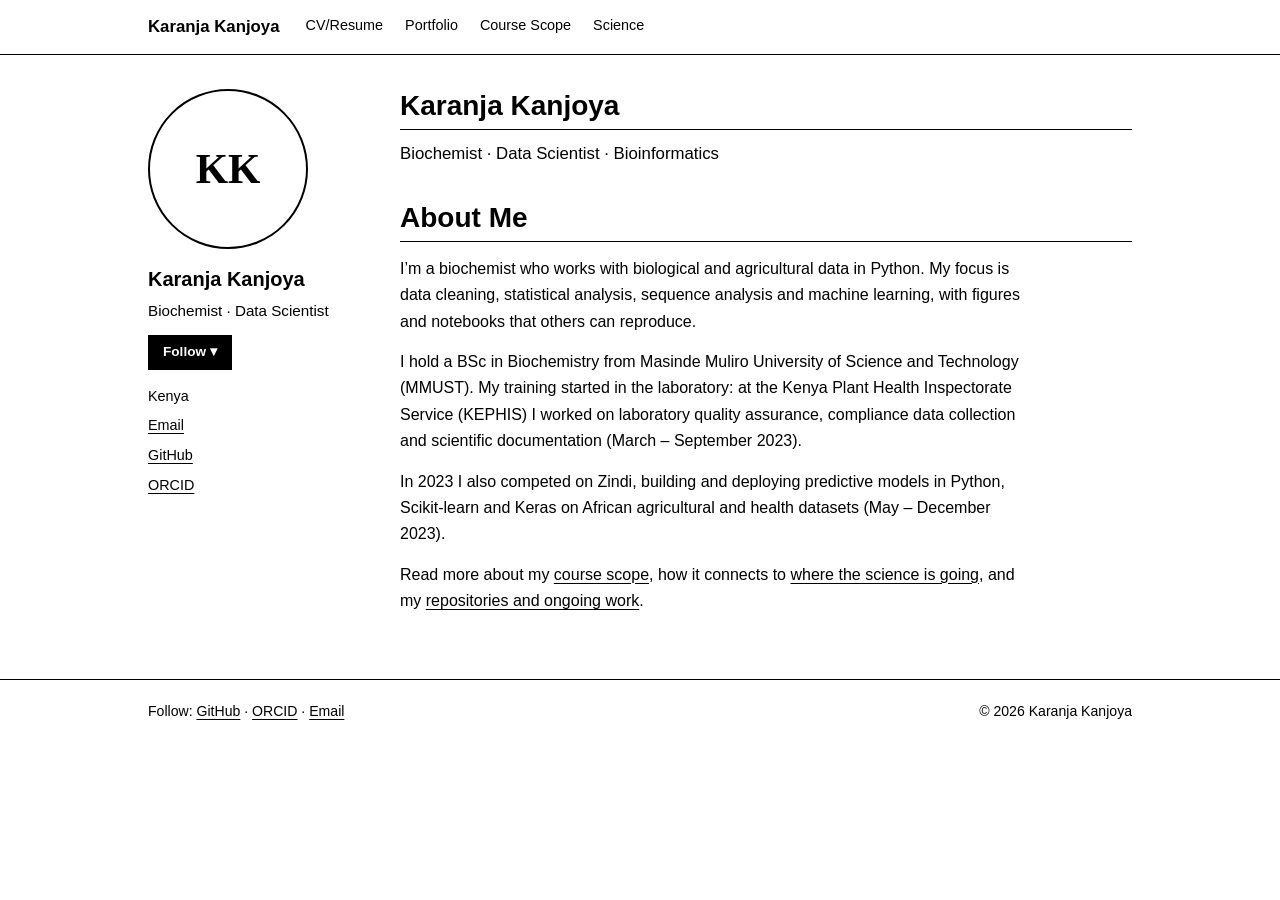
==== commit 5768a77a: "New portfolio site" ====
--- a/index.html
+++ b/index.html
@@ -1,1887 +1,53 @@
 <!DOCTYPE html>
 <html lang="en">
 <head>
-  <meta charset="UTF-8" />
-  <meta name="viewport" content="width=device-width, initial-scale=1.0" />
-  <title>IntrospectiveKe — Computational Biology & Data Science</title>
-  <link rel="preconnect" href="https://fonts.googleapis.com" />
-  <link rel="preconnect" href="https://fonts.gstatic.com" crossorigin />
-  <link href="https://fonts.googleapis.com/css2?family=Playfair+Display:ital,wght@0,400;0,500;0,700;0,900;1,400;1,700&family=IBM+Plex+Mono:wght@300;400;500&family=Lora:ital,wght@0,400;1,400&display=swap" rel="stylesheet" />
-  <style>
-    *, *::before, *::after { box-sizing: border-box; margin: 0; padding: 0; }
-
-    :root {
-      --bg: #0c0b09;
-      --text: #e2ddd4;
-      --text-dim: rgba(226,221,212,0.45);
-      --text-mid: rgba(226,221,212,0.7);
-      --rule: rgba(226,221,212,0.1);
-      --rule-strong: rgba(226,221,212,0.2);
-      --serif: 'Playfair Display', Georgia, serif;
-      --body: 'Lora', Georgia, serif;
-      --mono: 'IBM Plex Mono', monospace;
-      --panel-w: 580px;
-    }
-
-    html { scroll-behavior: smooth; }
-
-    body {
-      background: var(--bg);
-      color: var(--text);
-      font-family: var(--body);
-      font-size: 17px;
-      line-height: 1.7;
-      overflow-x: hidden;
-      cursor: none;
-    }
-
-    /* ── CUSTOM CURSOR ── */
-    .cursor {
-      position: fixed;
-      width: 8px; height: 8px;
-      background: var(--text);
-      border-radius: 50%;
-      pointer-events: none;
-      z-index: 9999;
-      transform: translate(-50%, -50%);
-      transition: width 0.2s, height 0.2s, background 0.2s;
-      mix-blend-mode: difference;
-    }
-    .cursor-ring {
-      position: fixed;
-      width: 36px; height: 36px;
-      border: 1px solid rgba(226,221,212,0.4);
-      border-radius: 50%;
-      pointer-events: none;
-      z-index: 9998;
-      transform: translate(-50%, -50%);
-      transition: width 0.35s ease, height 0.35s ease, border-color 0.2s;
-    }
-    body.hovering .cursor { width: 14px; height: 14px; }
-    body.hovering .cursor-ring { width: 56px; height: 56px; border-color: rgba(226,221,212,0.7); }
-
-    /* ── GRAIN OVERLAY ── */
-    body::before {
-      content: '';
-      position: fixed;
-      inset: 0;
-      z-index: 9990;
-      pointer-events: none;
-      opacity: 0.035;
-      background-image: url("data:image/svg+xml,%3Csvg viewBox='0 0 256 256' xmlns='http://www.w3.org/2000/svg'%3E%3Cfilter id='noise'%3E%3CfeTurbulence type='fractalNoise' baseFrequency='0.9' numOctaves='4' stitchTiles='stitch'/%3E%3C/filter%3E%3Crect width='100%25' height='100%25' filter='url(%23noise)'/%3E%3C/svg%3E");
-    }
-
-    /* ── NAV ── */
-    nav {
-      position: fixed;
-      top: 0; left: 0; right: 0;
-      z-index: 500;
-      display: flex;
-      justify-content: space-between;
-      align-items: center;
-      padding: 1.4rem 3.5rem;
-      border-bottom: 1px solid var(--rule);
-      backdrop-filter: blur(12px);
-      background: rgba(12,11,9,0.85);
-    }
-    .nav-logo {
-      font-family: var(--mono);
-      font-size: 0.65rem;
-      letter-spacing: 0.22em;
-      text-transform: uppercase;
-      text-decoration: none;
-      color: var(--text);
-    }
-    .nav-right {
-      display: flex;
-      align-items: center;
-      gap: 3rem;
-    }
-    .nav-links { display: flex; gap: 2.5rem; list-style: none; }
-    .nav-links a {
-      font-family: var(--mono);
-      font-size: 0.6rem;
-      letter-spacing: 0.2em;
-      text-transform: uppercase;
-      text-decoration: none;
-      color: var(--text-dim);
-      transition: color 0.2s;
-    }
-    .nav-links a:hover { color: var(--text); }
-    .nav-status {
-      font-family: var(--mono);
-      font-size: 0.55rem;
-      letter-spacing: 0.15em;
-      color: var(--text-dim);
-      display: flex;
-      align-items: center;
-      gap: 0.5rem;
-    }
-    .status-dot {
-      width: 6px; height: 6px;
-      background: #5a9e6f;
-      border-radius: 50%;
-      animation: pulse 2.5s ease-in-out infinite;
-    }
-    @keyframes pulse { 0%,100%{opacity:1} 50%{opacity:0.3} }
-
-    /* ── HERO ── */
-    #hero {
-      min-height: 100vh;
-      display: grid;
-      grid-template-columns: 1.1fr 0.9fr;
-      padding-top: 4.5rem;
-      border-bottom: 1px solid var(--rule);
-    }
-    .hero-left {
-      padding: 7rem 4rem 5rem;
-      border-right: 1px solid var(--rule);
-      display: flex;
-      flex-direction: column;
-      justify-content: space-between;
-    }
-    .hero-eyebrow {
-      font-family: var(--mono);
-      font-size: 0.6rem;
-      letter-spacing: 0.35em;
-      text-transform: uppercase;
-      color: var(--text-dim);
-      margin-bottom: 3rem;
-    }
-    .hero-name {
-      font-family: var(--serif);
-      font-size: clamp(4rem, 7vw, 7.5rem);
-      font-weight: 900;
-      line-height: 0.92;
-      letter-spacing: -0.03em;
-      margin-bottom: 3rem;
-    }
-    .hero-name .italic { font-style: italic; font-weight: 400; }
-    .hero-name .light { font-weight: 400; font-size: 0.65em; display: block; letter-spacing: -0.01em; }
-    .hero-desc {
-      font-size: 1.05rem;
-      line-height: 1.85;
-      color: var(--text-mid);
-      max-width: 440px;
-      border-left: 1px solid var(--rule-strong);
-      padding-left: 1.5rem;
-      margin-bottom: 4rem;
-      font-style: italic;
-    }
-    .hero-actions { display: flex; gap: 1.5rem; align-items: center; }
-    .btn-primary {
-      font-family: var(--mono);
-      font-size: 0.65rem;
-      letter-spacing: 0.2em;
-      text-transform: uppercase;
-      text-decoration: none;
-      color: var(--bg);
-      background: var(--text);
-      padding: 0.9rem 2rem;
-      transition: opacity 0.2s;
-    }
-    .btn-primary:hover { opacity: 0.8; }
-    .btn-ghost {
-      font-family: var(--mono);
-      font-size: 0.65rem;
-      letter-spacing: 0.2em;
-      text-transform: uppercase;
-      text-decoration: none;
-      color: var(--text-dim);
-      border-bottom: 1px solid var(--rule-strong);
-      padding-bottom: 2px;
-      transition: color 0.2s;
-    }
-    .btn-ghost:hover { color: var(--text); }
-    .hero-right {
-      position: relative;
-      overflow: hidden;
-    }
-    .hero-right img {
-      width: 100%;
-      height: 100%;
-      object-fit: cover;
-      filter: grayscale(100%) contrast(1.15) brightness(0.75);
-      display: block;
-    }
-    .hero-right-overlay {
-      position: absolute;
-      inset: 0;
-      background: linear-gradient(to right, var(--bg) 0%, transparent 30%);
-    }
-    .hero-meta {
-      position: absolute;
-      bottom: 3rem;
-      left: 2rem;
-      right: 2rem;
-    }
-    .hero-meta-line {
-      font-family: var(--mono);
-      font-size: 0.55rem;
-      letter-spacing: 0.2em;
-      text-transform: uppercase;
-      color: var(--text-dim);
-    }
-    .hero-scroll {
-      position: absolute;
-      bottom: 3rem;
-      right: 2rem;
-      display: flex;
-      flex-direction: column;
-      align-items: center;
-      gap: 0.5rem;
-    }
-    .hero-scroll span {
-      font-family: var(--mono);
-      font-size: 0.5rem;
-      letter-spacing: 0.3em;
-      text-transform: uppercase;
-      color: var(--text-dim);
-      writing-mode: vertical-rl;
-    }
-    .scroll-line {
-      width: 1px;
-      height: 50px;
-      background: var(--rule-strong);
-      animation: scrollLine 2s ease-in-out infinite;
-    }
-    @keyframes scrollLine {
-      0%,100%{transform:scaleY(1);opacity:0.3}
-      50%{transform:scaleY(0.4);opacity:1}
-    }
-
-    /* ── TICKER ── */
-    .ticker {
-      overflow: hidden;
-      border-bottom: 1px solid var(--rule);
-      padding: 0;
-      background: transparent;
-    }
-    .ticker-inner {
-      display: flex;
-      white-space: nowrap;
-      animation: ticker 40s linear infinite;
-    }
-    .ticker-item {
-      font-family: var(--mono);
-      font-size: 0.58rem;
-      letter-spacing: 0.25em;
-      text-transform: uppercase;
-      color: var(--text-dim);
-      padding: 0.75rem 2.5rem;
-      flex-shrink: 0;
-    }
-    .ticker-sep {
-      color: var(--rule-strong);
-      padding: 0.75rem 0;
-    }
-    @keyframes ticker { from{transform:translateX(0)} to{transform:translateX(-50%)} }
-
-    /* ── SECTION WRAPPER ── */
-    .section-label {
-      display: flex;
-      align-items: center;
-      gap: 1.5rem;
-      padding: 1.5rem 3.5rem;
-      border-bottom: 1px solid var(--rule);
-    }
-    .section-n {
-      font-family: var(--mono);
-      font-size: 0.52rem;
-      color: var(--text-dim);
-      letter-spacing: 0.15em;
-    }
-    .section-name {
-      font-family: var(--mono);
-      font-size: 0.58rem;
-      letter-spacing: 0.3em;
-      text-transform: uppercase;
-      color: var(--text-mid);
-    }
-    .section-rule {
-      flex: 1;
-      height: 1px;
-      background: var(--rule);
-    }
-
-    /* ── ABOUT ── */
-    #about { border-bottom: 1px solid var(--rule); }
-    .about-grid {
-      display: grid;
-      grid-template-columns: 1fr 1fr;
-    }
-    .about-left {
-      padding: 5rem 4rem;
-      border-right: 1px solid var(--rule);
-    }
-    .about-left h2 {
-      font-family: var(--serif);
-      font-size: clamp(2.2rem, 4vw, 4rem);
-      font-weight: 700;
-      line-height: 1.1;
-      letter-spacing: -0.02em;
-      margin-bottom: 2.5rem;
-    }
-    .about-left h2 em { font-style: italic; font-weight: 400; }
-    .about-left p {
-      font-size: 0.95rem;
-      line-height: 1.9;
-      color: var(--text-mid);
-      margin-bottom: 1.4rem;
-    }
-    .about-stats {
-      display: grid;
-      grid-template-columns: 1fr 1fr;
-      gap: 0;
-      margin-top: 3rem;
-      border-top: 1px solid var(--rule);
-    }
-    .stat {
-      padding: 1.8rem 0 1.8rem;
-      border-bottom: 1px solid var(--rule);
-      border-right: 1px solid var(--rule);
-    }
-    .stat:nth-child(2n) { border-right: none; padding-left: 2rem; }
-    .stat:nth-child(2n-1) { padding-right: 2rem; }
-    .stat-num {
-      font-family: var(--serif);
-      font-size: 2.8rem;
-      font-weight: 900;
-      line-height: 1;
-      margin-bottom: 0.3rem;
-      letter-spacing: -0.03em;
-    }
-    .stat-label {
-      font-family: var(--mono);
-      font-size: 0.55rem;
-      letter-spacing: 0.2em;
-      text-transform: uppercase;
-      color: var(--text-dim);
-    }
-    .about-right { position: relative; overflow: hidden; min-height: 500px; }
-    .about-right img {
-      width: 100%;
-      height: 100%;
-      object-fit: cover;
-      filter: grayscale(100%) brightness(0.6) contrast(1.2);
-      display: block;
-    }
-    .about-right-text {
-      position: absolute;
-      bottom: 0; left: 0; right: 0;
-      padding: 3rem;
-      background: linear-gradient(to top, rgba(12,11,9,0.95) 0%, transparent 100%);
-    }
-    .about-right-text blockquote {
-      font-family: var(--serif);
-      font-style: italic;
-      font-size: 1.3rem;
-      line-height: 1.55;
-      color: var(--text);
-      font-weight: 400;
-    }
-
-    /* ── PROJECTS ── */
-    #projects { border-bottom: 1px solid var(--rule); }
-    .projects-grid {
-      display: grid;
-      grid-template-columns: 1fr 1fr;
-    }
-    .project-card {
-      border-right: 1px solid var(--rule);
-      border-bottom: 1px solid var(--rule);
-      cursor: none;
-      position: relative;
-      overflow: hidden;
-      transition: background 0.3s;
-    }
-    .project-card:nth-child(2n) { border-right: none; }
-    .project-card-inner { padding: 3.5rem; position: relative; z-index: 2; }
-    .project-card-img {
-      height: 220px;
-      overflow: hidden;
-      position: relative;
-    }
-    .project-card-img img {
-      width: 100%;
-      height: 100%;
-      object-fit: cover;
-      filter: grayscale(100%) brightness(0.5) contrast(1.2);
-      transition: transform 0.6s ease, filter 0.4s ease;
-      display: block;
-    }
-    .project-card:hover .project-card-img img {
-      transform: scale(1.05);
-      filter: grayscale(100%) brightness(0.65) contrast(1.2);
-    }
-    .project-card-img-overlay {
-      position: absolute;
-      inset: 0;
-      background: linear-gradient(to top, var(--bg) 0%, transparent 60%);
-    }
-    .project-idx {
-      font-family: var(--mono);
-      font-size: 0.55rem;
-      letter-spacing: 0.2em;
-      color: var(--text-dim);
-      margin-bottom: 1.2rem;
-      display: block;
-    }
-    .project-card h3 {
-      font-family: var(--serif);
-      font-size: 1.7rem;
-      font-weight: 700;
-      line-height: 1.15;
-      margin-bottom: 1rem;
-      letter-spacing: -0.015em;
-    }
-    .project-card h3 em { font-style: italic; font-weight: 400; }
-    .project-card p {
-      font-size: 0.88rem;
-      line-height: 1.8;
-      color: var(--text-mid);
-    }
-    .project-tags {
-      display: flex;
-      flex-wrap: wrap;
-      gap: 0.4rem;
-      margin-top: 1.5rem;
-    }
-    .project-tags span {
-      font-family: var(--mono);
-      font-size: 0.55rem;
-      letter-spacing: 0.1em;
-      padding: 0.25rem 0.6rem;
-      border: 1px solid var(--rule-strong);
-      color: var(--text-dim);
-    }
-    .project-open {
-      margin-top: 2rem;
-      display: inline-flex;
-      align-items: center;
-      gap: 0.8rem;
-      font-family: var(--mono);
-      font-size: 0.6rem;
-      letter-spacing: 0.2em;
-      text-transform: uppercase;
-      color: var(--text-mid);
-      transition: color 0.2s, gap 0.2s;
-      border: none;
-      background: none;
-      cursor: none;
-    }
-    .project-card:hover .project-open {
-      color: var(--text);
-      gap: 1.2rem;
-    }
-    .project-open-arrow { font-size: 0.9rem; }
-
-    /* ── SKILLS ── */
-    #skills { border-bottom: 1px solid var(--rule); }
-    .skills-list { display: grid; grid-template-columns: 1fr; }
-    .skill-row {
-      display: grid;
-      grid-template-columns: 280px 1fr auto;
-      align-items: center;
-      gap: 3rem;
-      padding: 2.2rem 3.5rem;
-      border-bottom: 1px solid var(--rule);
-      cursor: none;
-      transition: background 0.25s;
-      position: relative;
-    }
-    .skill-row:last-child { border-bottom: none; }
-    .skill-row:hover { background: rgba(226,221,212,0.03); }
-    .skill-row-name {
-      font-family: var(--serif);
-      font-size: 1.35rem;
-      font-weight: 500;
-    }
-    .skill-row-desc {
-      font-size: 0.85rem;
-      color: var(--text-dim);
-      line-height: 1.6;
-    }
-    .skill-row-tools {
-      display: flex;
-      gap: 0.4rem;
-      flex-wrap: wrap;
-      justify-content: flex-end;
-    }
-    .skill-row-tools span {
-      font-family: var(--mono);
-      font-size: 0.52rem;
-      letter-spacing: 0.1em;
-      padding: 0.2rem 0.5rem;
-      border: 1px solid var(--rule);
-      color: var(--text-dim);
-      white-space: nowrap;
-    }
-    .skill-open-hint {
-      position: absolute;
-      right: 3.5rem;
-      top: 50%;
-      transform: translateY(-50%);
-      font-family: var(--mono);
-      font-size: 0.5rem;
-      letter-spacing: 0.2em;
-      text-transform: uppercase;
-      color: var(--text-dim);
-      opacity: 0;
-      transition: opacity 0.2s;
-    }
-    .skill-row:hover .skill-open-hint { opacity: 1; }
-
-    /* ── JOURNAL ── */
-    #journal { border-bottom: 1px solid var(--rule); }
-    .journal-grid {
-      display: grid;
-      grid-template-columns: repeat(3, 1fr);
-    }
-    .journal-card {
-      padding: 3.5rem;
-      border-right: 1px solid var(--rule);
-      cursor: none;
-      transition: background 0.25s;
-    }
-    .journal-card:last-child { border-right: none; }
-    .journal-card:hover { background: rgba(226,221,212,0.03); }
-    .journal-date {
-      font-family: var(--mono);
-      font-size: 0.55rem;
-      letter-spacing: 0.2em;
-      color: var(--text-dim);
-      margin-bottom: 1.5rem;
-      display: block;
-    }
-    .journal-card h3 {
-      font-family: var(--serif);
-      font-size: 1.4rem;
-      font-weight: 700;
-      line-height: 1.25;
-      margin-bottom: 1.2rem;
-      letter-spacing: -0.01em;
-    }
-    .journal-card h3 em { font-style: italic; font-weight: 400; }
-    .journal-card p {
-      font-size: 0.85rem;
-      line-height: 1.85;
-      color: var(--text-mid);
-    }
-    .journal-read {
-      display: inline-flex;
-      align-items: center;
-      gap: 0.6rem;
-      margin-top: 2rem;
-      font-family: var(--mono);
-      font-size: 0.58rem;
-      letter-spacing: 0.2em;
-      text-transform: uppercase;
-      color: var(--text-dim);
-      border: none;
-      background: none;
-      cursor: none;
-      transition: color 0.2s, gap 0.2s;
-    }
-    .journal-card:hover .journal-read { color: var(--text); gap: 1rem; }
-
-    /* ── SERVICES ── */
-    #services { border-bottom: 1px solid var(--rule); }
-    .services-grid { display: grid; grid-template-columns: 1fr 1fr; }
-    .service-card {
-      padding: 3.5rem;
-      border-right: 1px solid var(--rule);
-      border-bottom: 1px solid var(--rule);
-      cursor: none;
-      transition: background 0.25s;
-    }
-    .service-card:nth-child(2n) { border-right: none; }
-    .service-card:nth-last-child(-n+2) { border-bottom: none; }
-    .service-card:hover { background: rgba(226,221,212,0.03); }
-    .service-tag {
-      font-family: var(--mono);
-      font-size: 0.55rem;
-      letter-spacing: 0.25em;
-      text-transform: uppercase;
-      color: var(--text-dim);
-      margin-bottom: 1.2rem;
-      display: block;
-    }
-    .service-card h3 {
-      font-family: var(--serif);
-      font-size: 1.6rem;
-      font-weight: 500;
-      margin-bottom: 1rem;
-      line-height: 1.2;
-    }
-    .service-card p {
-      font-size: 0.88rem;
-      line-height: 1.85;
-      color: var(--text-mid);
-    }
-    .service-open {
-      display: inline-flex;
-      align-items: center;
-      gap: 0.6rem;
-      margin-top: 1.8rem;
-      font-family: var(--mono);
-      font-size: 0.58rem;
-      letter-spacing: 0.2em;
-      text-transform: uppercase;
-      color: var(--text-dim);
-      border: none;
-      background: none;
-      cursor: none;
-      transition: color 0.2s, gap 0.2s;
-    }
-    .service-card:hover .service-open { color: var(--text); gap: 1rem; }
-
-    /* ── CONTACT ── */
-    #contact {
-      display: grid;
-      grid-template-columns: 1fr 1fr;
-      border-bottom: 1px solid var(--rule);
-    }
-    .contact-left {
-      padding: 5rem 4rem;
-      border-right: 1px solid var(--rule);
-    }
-    .contact-left h2 {
-      font-family: var(--serif);
-      font-size: clamp(2.5rem, 4vw, 4.5rem);
-      font-weight: 900;
-      line-height: 1.05;
-      letter-spacing: -0.03em;
-      margin-bottom: 2rem;
-    }
-    .contact-left h2 em { font-style: italic; font-weight: 400; }
-    .contact-left > p {
-      font-size: 0.95rem;
-      line-height: 1.85;
-      color: var(--text-mid);
-      margin-bottom: 3rem;
-    }
-    .contact-links { display: flex; flex-direction: column; gap: 0; }
-    .contact-link {
-      display: flex;
-      align-items: center;
-      gap: 1.5rem;
-      padding: 1.3rem 0;
-      border-top: 1px solid var(--rule);
-      text-decoration: none;
-      color: var(--text);
-      transition: padding-left 0.2s;
-    }
-    .contact-link:hover { padding-left: 0.5rem; }
-    .contact-link:last-child { border-bottom: 1px solid var(--rule); }
-    .cl-label {
-      font-family: var(--mono);
-      font-size: 0.52rem;
-      letter-spacing: 0.2em;
-      text-transform: uppercase;
-      color: var(--text-dim);
-      min-width: 70px;
-    }
-    .cl-val {
-      font-family: var(--mono);
-      font-size: 0.72rem;
-      letter-spacing: 0.05em;
-    }
-    .cl-arrow {
-      margin-left: auto;
-      opacity: 0;
-      font-size: 0.8rem;
-      transition: opacity 0.2s;
-      color: var(--text-dim);
-    }
-    .contact-link:hover .cl-arrow { opacity: 1; }
-    .contact-right { padding: 5rem 4rem; }
-    .contact-right h3 {
-      font-family: var(--mono);
-      font-size: 0.6rem;
-      letter-spacing: 0.3em;
-      text-transform: uppercase;
-      color: var(--text-dim);
-      margin-bottom: 3rem;
-    }
-    .form-row { margin-bottom: 2.5rem; }
-    .form-row label {
-      display: block;
-      font-family: var(--mono);
-      font-size: 0.55rem;
-      letter-spacing: 0.25em;
-      text-transform: uppercase;
-      color: var(--text-dim);
-      margin-bottom: 0.8rem;
-    }
-    .form-row input, .form-row textarea, .form-row select {
-      width: 100%;
-      background: transparent;
-      border: none;
-      border-bottom: 1px solid var(--rule-strong);
-      color: var(--text);
-      font-family: var(--body);
-      font-size: 0.95rem;
-      padding: 0.5rem 0;
-      outline: none;
-      transition: border-color 0.2s;
-      resize: none;
-      -webkit-appearance: none;
-      appearance: none;
-    }
-    .form-row input:focus, .form-row textarea:focus, .form-row select:focus {
-      border-bottom-color: var(--text-mid);
-    }
-    .form-row textarea { min-height: 90px; }
-    .form-row select option { background: var(--bg); }
-    .form-submit {
-      font-family: var(--mono);
-      font-size: 0.65rem;
-      letter-spacing: 0.2em;
-      text-transform: uppercase;
-      background: var(--text);
-      color: var(--bg);
-      border: none;
-      padding: 1rem 2.5rem;
-      cursor: none;
-      transition: opacity 0.2s;
-    }
-    .form-submit:hover { opacity: 0.8; }
-
-    /* ── FOOTER ── */
-    footer {
-      padding: 2rem 3.5rem;
-      display: flex;
-      justify-content: space-between;
-      align-items: center;
-      border-top: 1px solid var(--rule);
-    }
-    footer p {
-      font-family: var(--mono);
-      font-size: 0.55rem;
-      letter-spacing: 0.15em;
-      color: var(--text-dim);
-    }
-
-    /* ═══════════════════════════════════════
-       DETAIL PANEL SYSTEM
-    ═══════════════════════════════════════ */
-    .panel-backdrop {
-      position: fixed;
-      inset: 0;
-      z-index: 800;
-      background: rgba(12,11,9,0.7);
-      opacity: 0;
-      pointer-events: none;
-      transition: opacity 0.4s ease;
-      backdrop-filter: blur(4px);
-    }
-    .panel-backdrop.open {
-      opacity: 1;
-      pointer-events: all;
-    }
-    .panel {
-      position: fixed;
-      top: 0; right: 0; bottom: 0;
-      width: var(--panel-w);
-      max-width: 95vw;
-      background: #111009;
-      border-left: 1px solid var(--rule-strong);
-      z-index: 900;
-      transform: translateX(100%);
-      transition: transform 0.45s cubic-bezier(0.16, 1, 0.3, 1);
-      overflow-y: auto;
-      display: flex;
-      flex-direction: column;
-    }
-    .panel.open { transform: translateX(0); }
-    .panel-top {
-      display: flex;
-      justify-content: space-between;
-      align-items: center;
-      padding: 2rem 2.5rem;
-      border-bottom: 1px solid var(--rule);
-      position: sticky;
-      top: 0;
-      background: #111009;
-      z-index: 10;
-    }
-    .panel-top-label {
-      font-family: var(--mono);
-      font-size: 0.55rem;
-      letter-spacing: 0.25em;
-      text-transform: uppercase;
-      color: var(--text-dim);
-    }
-    .panel-close {
-      background: none;
-      border: 1px solid var(--rule-strong);
-      color: var(--text-dim);
-      font-family: var(--mono);
-      font-size: 0.6rem;
-      letter-spacing: 0.1em;
-      padding: 0.4rem 0.8rem;
-      cursor: none;
-      transition: border-color 0.2s, color 0.2s;
-    }
-    .panel-close:hover { border-color: var(--text-mid); color: var(--text); }
-    .panel-body { padding: 3rem 2.5rem; flex: 1; }
-    .panel-body h2 {
-      font-family: var(--serif);
-      font-size: 2.2rem;
-      font-weight: 700;
-      line-height: 1.15;
-      letter-spacing: -0.02em;
-      margin-bottom: 0.5rem;
-    }
-    .panel-body h2 em { font-style: italic; font-weight: 400; }
-    .panel-subtitle {
-      font-family: var(--mono);
-      font-size: 0.62rem;
-      letter-spacing: 0.15em;
-      color: var(--text-dim);
-      text-transform: uppercase;
-      margin-bottom: 2.5rem;
-    }
-    .panel-img {
-      width: 100%;
-      height: 200px;
-      object-fit: cover;
-      filter: grayscale(100%) brightness(0.6) contrast(1.15);
-      display: block;
-      margin-bottom: 2.5rem;
-    }
-    .panel-section {
-      margin-bottom: 2.5rem;
-      padding-bottom: 2.5rem;
-      border-bottom: 1px solid var(--rule);
-    }
-    .panel-section:last-child { border-bottom: none; }
-    .panel-section-label {
-      font-family: var(--mono);
-      font-size: 0.55rem;
-      letter-spacing: 0.25em;
-      text-transform: uppercase;
-      color: var(--text-dim);
-      margin-bottom: 1rem;
-      display: block;
-    }
-    .panel-section p {
-      font-size: 0.92rem;
-      line-height: 1.9;
-      color: var(--text-mid);
-      margin-bottom: 1rem;
-    }
-    .panel-section p:last-child { margin-bottom: 0; }
-    .panel-tags {
-      display: flex;
-      flex-wrap: wrap;
-      gap: 0.5rem;
-      margin-top: 1rem;
-    }
-    .panel-tags span {
-      font-family: var(--mono);
-      font-size: 0.55rem;
-      letter-spacing: 0.1em;
-      padding: 0.3rem 0.7rem;
-      border: 1px solid var(--rule-strong);
-      color: var(--text-dim);
-    }
-    .panel-list {
-      list-style: none;
-      padding: 0;
-    }
-    .panel-list li {
-      font-size: 0.9rem;
-      color: var(--text-mid);
-      padding: 0.7rem 0;
-      border-bottom: 1px solid var(--rule);
-      display: flex;
-      align-items: baseline;
-      gap: 1rem;
-      line-height: 1.6;
-    }
-    .panel-list li::before {
-      content: '—';
-      font-family: var(--mono);
-      font-size: 0.6rem;
-      color: var(--text-dim);
-      flex-shrink: 0;
-    }
-    .panel-link {
-      display: inline-flex;
-      align-items: center;
-      gap: 0.6rem;
-      font-family: var(--mono);
-      font-size: 0.6rem;
-      letter-spacing: 0.15em;
-      text-transform: uppercase;
-      color: var(--text);
-      text-decoration: none;
-      border-bottom: 1px solid var(--rule-strong);
-      padding-bottom: 2px;
-      margin-top: 1.5rem;
-      transition: border-color 0.2s;
-      display: inline-block;
-    }
-    .panel-link:hover { border-color: var(--text-mid); }
-    .panel-quote {
-      font-family: var(--serif);
-      font-style: italic;
-      font-size: 1.2rem;
-      line-height: 1.6;
-      color: var(--text);
-      border-left: 2px solid var(--rule-strong);
-      padding-left: 1.5rem;
-      margin: 2rem 0;
-    }
-
-    /* ── ANIMATIONS ── */
-    .reveal {
-      opacity: 0;
-      transform: translateY(18px);
-      transition: opacity 0.65s ease, transform 0.65s ease;
-    }
-    .reveal.visible { opacity: 1; transform: translateY(0); }
-
-    /* ── RESPONSIVE ── */
-    @media (max-width: 1000px) {
-      :root { --panel-w: 90vw; }
-      nav { padding: 1rem 1.5rem; }
-      .nav-status { display: none; }
-      #hero { grid-template-columns: 1fr; }
-      .hero-right { height: 55vw; }
-      .hero-left { padding: 6rem 1.5rem 3rem; }
-      .about-grid { grid-template-columns: 1fr; }
-      .about-right { height: 55vw; }
-      .about-left { padding: 3rem 1.5rem; }
-      .projects-grid { grid-template-columns: 1fr; }
-      .project-card { border-right: none; }
-      .skill-row { grid-template-columns: 1fr; gap: 0.8rem; padding: 2rem 1.5rem; }
-      .skill-row-tools { justify-content: flex-start; }
-      .journal-grid { grid-template-columns: 1fr; }
-      .journal-card { border-right: none; border-bottom: 1px solid var(--rule); }
-      .services-grid { grid-template-columns: 1fr; }
-      .service-card { border-right: none; }
-      #contact { grid-template-columns: 1fr; }
-      .contact-left, .contact-right { padding: 3rem 1.5rem; }
-      .contact-left { border-right: none; border-bottom: 1px solid var(--rule); }
-      .section-label { padding: 1.2rem 1.5rem; }
-    }
-    @media (max-width: 600px) {
-      .nav-links { display: none; }
-      .about-stats { grid-template-columns: 1fr 1fr; }
-    }
-  </style>
+<meta charset="utf-8">
+<meta name="viewport" content="width=device-width, initial-scale=1">
+<title>Karanja Kanjoya</title>
+<meta name="description" content="Karanja Kanjoya, a biochemist working with biological and agricultural data in Python.">
+<link rel="icon" href="data:image/svg+xml,%3Csvg xmlns='http://www.w3.org/2000/svg' viewBox='0 0 100 100'%3E%3Crect width='100' height='100' fill='black'/%3E%3Ctext x='50' y='66' font-size='50' font-family='Georgia' font-weight='700' text-anchor='middle' fill='white'%3EKK%3C/text%3E%3C/svg%3E">
+<link rel="stylesheet" href="style.css">
 </head>
 <body>
-
-  <!-- CURSOR -->
-  <div class="cursor" id="cursor"></div>
-  <div class="cursor-ring" id="cursorRing"></div>
-
-  <!-- PANEL BACKDROP -->
-  <div class="panel-backdrop" id="backdrop"></div>
-
-  <!-- DETAIL PANEL -->
-  <div class="panel" id="detailPanel" role="dialog" aria-modal="true">
-    <div class="panel-top">
-      <span class="panel-top-label" id="panelLabel">Detail</span>
-      <button class="panel-close" id="panelClose">Close ✕</button>
+<header class="masthead">
+  <div class="in">
+    <a class="title" href="index.html">Karanja Kanjoya</a>
+    <nav aria-label="Main"><a href="cv/index.html">CV/Resume</a><a href="portfolio/index.html">Portfolio</a><a href="course-scope/index.html">Course Scope</a><a href="science/index.html">Science</a></nav>
+  </div>
+</header>
+<div class="wrap">
+  <aside class="side">
+    <div class="ph">
+      <img src="https://avatars.githubusercontent.com/u/241275153?v=4" alt="Karanja Kanjoya" onerror="this.style.display='none';this.nextElementSibling.style.display='block'">
+      <span class="mono" aria-hidden="true">KK</span>
     </div>
-    <div class="panel-body" id="panelBody"></div>
+    <div class="name">Karanja Kanjoya</div>
+    <p class="bio">Biochemist · Data Scientist</p>
+    <details class="f" open>
+      <summary>Follow</summary>
+      <ul>
+        <li>Kenya</li>
+        <li><a href="mailto:introspectiveke@gmail.com">Email</a></li>
+        <li><a href="https://github.com/introspectiveke">GitHub</a></li>
+        <li><a href="https://orcid.org/0009-0005-5810-3218">ORCID</a></li>
+      </ul>
+    </details>
+  </aside>
+  <main>
+    <h1>Karanja Kanjoya</h1>
+    <p class="sub">Biochemist · Data Scientist · Bioinformatics</p>
+    <h1>About Me</h1>
+    <p>I’m a biochemist who works with biological and agricultural data in Python. My focus is data cleaning, statistical analysis, sequence analysis and machine learning, with figures and notebooks that others can reproduce.</p>
+    <p>I hold a BSc in Biochemistry from Masinde Muliro University of Science and Technology (MMUST). My training started in the laboratory: at the Kenya Plant Health Inspectorate Service (KEPHIS) I worked on laboratory quality assurance, compliance data collection and scientific documentation (March – September 2023).</p>
+    <p>In 2023 I also competed on Zindi, building and deploying predictive models in Python, Scikit-learn and Keras on African agricultural and health datasets (May – December 2023).</p>
+    <p>Read more about my <a href="course-scope/index.html">course scope</a>, how it connects to <a href="science/index.html">where the science is going</a>, and my <a href="portfolio/index.html">repositories and ongoing work</a>.</p>
+  </main>
+</div>
+<footer>
+  <div class="in">
+    <span>Follow: <a href="https://github.com/introspectiveke">GitHub</a> · <a href="https://orcid.org/0009-0005-5810-3218">ORCID</a> · <a href="mailto:introspectiveke@gmail.com">Email</a></span>
+    <span>© 2026 Karanja Kanjoya</span>
   </div>
-
-  <!-- NAV -->
-  <nav>
-    <a href="#hero" class="nav-logo">IntrospectiveKe</a>
-    <div class="nav-right">
-      <ul class="nav-links">
-        <li><a href="#about">About</a></li>
-        <li><a href="#projects">Work</a></li>
-        <li><a href="#skills">Skills</a></li>
-        <li><a href="#journal">Thinking</a></li>
-        <li><a href="#contact">Contact</a></li>
-      </ul>
-      <div class="nav-status">
-        <span class="status-dot"></span>
-        Available for projects
-      </div>
-    </div>
-  </nav>
-
-  <!-- HERO -->
-  <section id="hero">
-    <div class="hero-left">
-      <span class="hero-eyebrow">Computational Biology &amp; Data Science</span>
-      <div>
-        <h1 class="hero-name">
-          Intro-<br>
-          <em class="italic">spective</em><br>
-          <span class="light">Ke.</span>
-        </h1>
-        <p class="hero-desc">
-          I turn biological complexity into computational clarity — building models, pipelines, and analyses at the intersection where life science meets machine learning.
-        </p>
-      </div>
-      <div class="hero-actions">
-        <a href="#projects" class="btn-primary">View my work</a>
-        <a href="#contact" class="btn-ghost">Get in touch →</a>
-      </div>
-    </div>
-    <div class="hero-right">
-      <img src="https://images.unsplash.com/photo-1628595351029-c2bf17511435?w=1200&q=80" alt="DNA and computation" />
-      <div class="hero-right-overlay"></div>
-      <div class="hero-meta">
-        <div class="hero-meta-line">BSc. Biochemistry · Machine Learning · Bioinformatics</div>
-      </div>
-      <div class="hero-scroll">
-        <div class="scroll-line"></div>
-        <span>Scroll</span>
-      </div>
-    </div>
-  </section>
-
-  <!-- TICKER -->
-  <div class="ticker" aria-hidden="true">
-    <div class="ticker-inner">
-      <span class="ticker-item">Python</span><span class="ticker-sep">·</span>
-      <span class="ticker-item">Machine Learning</span><span class="ticker-sep">·</span>
-      <span class="ticker-item">Bioinformatics</span><span class="ticker-sep">·</span>
-      <span class="ticker-item">Statistical Modeling</span><span class="ticker-sep">·</span>
-      <span class="ticker-item">Scikit-Learn</span><span class="ticker-sep">·</span>
-      <span class="ticker-item">TensorFlow</span><span class="ticker-sep">·</span>
-      <span class="ticker-item">Data Visualization</span><span class="ticker-sep">·</span>
-      <span class="ticker-item">Sequence Analysis</span><span class="ticker-sep">·</span>
-      <span class="ticker-item">Research Pipelines</span><span class="ticker-sep">·</span>
-      <span class="ticker-item">Python</span><span class="ticker-sep">·</span>
-      <span class="ticker-item">Machine Learning</span><span class="ticker-sep">·</span>
-      <span class="ticker-item">Bioinformatics</span><span class="ticker-sep">·</span>
-      <span class="ticker-item">Statistical Modeling</span><span class="ticker-sep">·</span>
-      <span class="ticker-item">Scikit-Learn</span><span class="ticker-sep">·</span>
-      <span class="ticker-item">TensorFlow</span><span class="ticker-sep">·</span>
-      <span class="ticker-item">Data Visualization</span><span class="ticker-sep">·</span>
-      <span class="ticker-item">Sequence Analysis</span><span class="ticker-sep">·</span>
-      <span class="ticker-item">Research Pipelines</span><span class="ticker-sep">·</span>
-    </div>
-  </div>
-
-  <!-- ABOUT -->
-  <section id="about">
-    <div class="section-label">
-      <span class="section-n">01</span>
-      <span class="section-name">About</span>
-      <div class="section-rule"></div>
-    </div>
-    <div class="about-grid">
-      <div class="about-left reveal">
-        <h2>Trained in<br>biology.<br><em>Fluent in data.</em></h2>
-        <p>I began in the wet lab — learning how organisms work at the molecular level, how enzymes fold, how cells signal, how systems fail. That training didn't end when I picked up Python. It changed how I ask questions of data.</p>
-        <p>Most data scientists work upward from the numbers. I work inward from the biology. The model is only as good as the scientist who knows what the features actually represent, what the noise comes from, and what a biologically implausible result looks like.</p>
-        <p>My current focus is applying machine learning to life-science datasets — climate-health intersections, biological signal classification, and research automation. I publish work publicly and build every project for reproducibility.</p>
-        <div class="about-stats">
-          <div class="stat">
-            <div class="stat-num">3+</div>
-            <div class="stat-label">Years Biochem Training</div>
-          </div>
-          <div class="stat">
-            <div class="stat-num">ML</div>
-            <div class="stat-label">Géron · Hands-On ML</div>
-          </div>
-          <div class="stat">
-            <div class="stat-num">4</div>
-            <div class="stat-label">Active Skill Domains</div>
-          </div>
-          <div class="stat">
-            <div class="stat-num">∞</div>
-            <div class="stat-label">Curiosity Budget</div>
-          </div>
-        </div>
-      </div>
-      <div class="about-right">
-        <img src="https://images.unsplash.com/photo-1518152006812-edab29b069ac?w=900&q=80" alt="Research and biology" loading="lazy" />
-        <div class="about-right-text">
-          <blockquote>"The most interesting problems live exactly where the biologist and the computer scientist don't understand each other."</blockquote>
-        </div>
-      </div>
-    </div>
-  </section>
-
-  <!-- PROJECTS -->
-  <section id="projects">
-    <div class="section-label">
-      <span class="section-n">02</span>
-      <span class="section-name">Selected Work</span>
-      <div class="section-rule"></div>
-    </div>
-    <div class="projects-grid">
-
-      <div class="project-card reveal" data-panel="project-housing">
-        <div class="project-card-img">
-          <img src="https://images.unsplash.com/photo-1551288049-bebda4e38f71?w=800&q=80" alt="Data analytics" loading="lazy" />
-          <div class="project-card-img-overlay"></div>
-        </div>
-        <div class="project-card-inner">
-          <span class="project-idx">Project / 001 — Regression · Public</span>
-          <h3>California Housing<br><em>Price Prediction</em></h3>
-          <p>End-to-end ML regression pipeline. Data cleaning, feature engineering, Scikit-Learn pipelines, cross-validation, model comparison — built for public reproducibility on Kaggle.</p>
-          <div class="project-tags">
-            <span>Regression</span><span>Scikit-Learn</span><span>Feature Engineering</span><span>Kaggle</span>
-          </div>
-          <button class="project-open" data-panel="project-housing">Read case study <span class="project-open-arrow">→</span></button>
-        </div>
-      </div>
-
-      <div class="project-card reveal" data-panel="project-climate">
-        <div class="project-card-img">
-          <img src="https://images.unsplash.com/photo-1464822759023-fed622ff2c3b?w=800&q=80" alt="Climate data" loading="lazy" />
-          <div class="project-card-img-overlay"></div>
-        </div>
-        <div class="project-card-inner">
-          <span class="project-idx">Project / 002 — Classification · Competition</span>
-          <h3>Climate &amp; Health<br><em>Risk Modeling</em></h3>
-          <p>Zindi AI4EAC competition entry. Predicting health risk indicators from climate variables across East African geographies. Applies ensemble modeling to an underserved regional dataset.</p>
-          <div class="project-tags">
-            <span>Climate Data</span><span>Classification</span><span>Zindi</span><span>East Africa</span>
-          </div>
-          <button class="project-open" data-panel="project-climate">Read case study <span class="project-open-arrow">→</span></button>
-        </div>
-      </div>
-
-      <div class="project-card reveal" data-panel="project-bio">
-        <div class="project-card-img">
-          <img src="https://images.unsplash.com/photo-1530026405186-ed1f139313f8?w=800&q=80" alt="Bioinformatics" loading="lazy" />
-          <div class="project-card-img-overlay"></div>
-        </div>
-        <div class="project-card-inner">
-          <span class="project-idx">Project / 003 — Bioinformatics · Research</span>
-          <h3>Sequence Classification<br><em>Pipeline</em></h3>
-          <p>Automated pipeline for biological sequence classification and annotation using BioPython and ML-based pattern recognition. Designed for throughput on standard hardware.</p>
-          <div class="project-tags">
-            <span>BioPython</span><span>Sequence Analysis</span><span>Classification</span><span>Automation</span>
-          </div>
-          <button class="project-open" data-panel="project-bio">Read case study <span class="project-open-arrow">→</span></button>
-        </div>
-      </div>
-
-      <div class="project-card reveal" data-panel="project-eda">
-        <div class="project-card-img">
-          <img src="https://images.unsplash.com/photo-1543286386-713bdd548da4?w=800&q=80" alt="Statistical visualization" loading="lazy" />
-          <div class="project-card-img-overlay"></div>
-        </div>
-        <div class="project-card-inner">
-          <span class="project-idx">Project / 004 — EDA · Analysis</span>
-          <h3>Research Dataset<br><em>Analysis Framework</em></h3>
-          <p>A reusable EDA and statistical testing framework for scientific datasets. Built to accelerate hypothesis-driven analysis — from raw data to interpretable visuals in a reproducible notebook format.</p>
-          <div class="project-tags">
-            <span>EDA</span><span>Statistics</span><span>Pandas</span><span>Visualization</span>
-          </div>
-          <button class="project-open" data-panel="project-eda">Read case study <span class="project-open-arrow">→</span></button>
-        </div>
-      </div>
-
-    </div>
-  </section>
-
-  <!-- SKILLS -->
-  <section id="skills">
-    <div class="section-label">
-      <span class="section-n">03</span>
-      <span class="section-name">Expertise</span>
-      <div class="section-rule"></div>
-    </div>
-    <div class="skills-list">
-      <div class="skill-row reveal" data-panel="skill-ml">
-        <div class="skill-row-name">Machine Learning</div>
-        <div class="skill-row-desc">Supervised, unsupervised, and ensemble methods. Model selection, validation strategy, and interpretability — applied to real scientific and business datasets.</div>
-        <div class="skill-row-tools"><span>Scikit-Learn</span><span>XGBoost</span><span>TensorFlow</span><span>Keras</span></div>
-        <span class="skill-open-hint">Open →</span>
-      </div>
-      <div class="skill-row reveal" data-panel="skill-python">
-        <div class="skill-row-name">Python for Science</div>
-        <div class="skill-row-desc">Data engineering, pipeline construction, reproducible analysis. Emphasis on documentation and clean code that other scientists can actually read and run.</div>
-        <div class="skill-row-tools"><span>NumPy</span><span>Pandas</span><span>Matplotlib</span><span>Seaborn</span><span>Jupyter</span></div>
-        <span class="skill-open-hint">Open →</span>
-      </div>
-      <div class="skill-row reveal" data-panel="skill-bio">
-        <div class="skill-row-name">Bioinformatics</div>
-        <div class="skill-row-desc">Biological sequence analysis, structural data handling, literature-informed feature engineering. Domain knowledge applied directly to computational method selection.</div>
-        <div class="skill-row-tools"><span>BioPython</span><span>BLAST</span><span>Genomics</span><span>Proteomics</span></div>
-        <span class="skill-open-hint">Open →</span>
-      </div>
-      <div class="skill-row reveal" data-panel="skill-stats">
-        <div class="skill-row-name">Statistical Analysis</div>
-        <div class="skill-row-desc">Hypothesis testing, regression analysis, distribution modeling. The foundation underneath the ML — where you check whether your model is actually saying something real.</div>
-        <div class="skill-row-tools"><span>SciPy</span><span>Statsmodels</span><span>Plotly</span><span>Seaborn</span></div>
-        <span class="skill-open-hint">Open →</span>
-      </div>
-      <div class="skill-row reveal" data-panel="skill-biochem">
-        <div class="skill-row-name">Biochemistry</div>
-        <div class="skill-row-desc">Three years of molecular biology, enzymology, metabolism, and laboratory methodology. The lens through which all biological data gets interpreted before any model is trained.</div>
-        <div class="skill-row-tools"><span>Molecular Biology</span><span>Enzymology</span><span>Lab Methods</span><span>Literature Review</span></div>
-        <span class="skill-open-hint">Open →</span>
-      </div>
-    </div>
-  </section>
-
-  <!-- JOURNAL / THINKING -->
-  <section id="journal">
-    <div class="section-label">
-      <span class="section-n">04</span>
-      <span class="section-name">Thinking</span>
-      <div class="section-rule"></div>
-    </div>
-    <div class="journal-grid">
-      <div class="journal-card reveal" data-panel="journal-1">
-        <span class="journal-date">Essay — Biology × Computation</span>
-        <h3>Why the wet lab<br><em>made me a better</em><br>data scientist</h3>
-        <p>Most ML practitioners approach biological data as just another tabular dataset. What they miss is that every feature is a measurement with a protocol, a margin of error, and a biological mechanism behind it.</p>
-        <button class="journal-read">Read essay <span>→</span></button>
-      </div>
-      <div class="journal-card reveal" data-panel="journal-2">
-        <span class="journal-date">Perspective — On Models</span>
-        <h3>The question isn't<br><em>accuracy — it's</em><br>what are you measuring?</h3>
-        <p>A 95% accurate model on a poorly framed problem is worse than a 70% model that asks the right question. Metric selection is a scientific claim, not a technical choice.</p>
-        <button class="journal-read">Read essay <span>→</span></button>
-      </div>
-      <div class="journal-card reveal" data-panel="journal-3">
-        <span class="journal-date">Reflection — Process</span>
-        <h3>Building in public<br><em>when there's nothing</em><br>impressive yet</h3>
-        <p>The consumption trap is real — courses, tutorials, reading without shipping. The only way out is to publish something flawed and let the discomfort of public imperfection accelerate the learning.</p>
-        <button class="journal-read">Read essay <span>→</span></button>
-      </div>
-    </div>
-  </section>
-
-  <!-- SERVICES -->
-  <section id="services">
-    <div class="section-label">
-      <span class="section-n">05</span>
-      <span class="section-name">Services</span>
-      <div class="section-rule"></div>
-    </div>
-    <div class="services-grid">
-      <div class="service-card reveal" data-panel="svc-analysis">
-        <span class="service-tag">01 — Analysis</span>
-        <h3>Data Analysis &amp; Visualization</h3>
-        <p>Exploratory analysis, statistical summaries, and publication-quality visualizations for scientific or business datasets. From raw data to reproducible, honest insight.</p>
-        <button class="service-open" data-panel="svc-analysis">Learn more <span>→</span></button>
-      </div>
-      <div class="service-card reveal" data-panel="svc-ml">
-        <span class="service-tag">02 — Modeling</span>
-        <h3>Machine Learning Pipelines</h3>
-        <p>End-to-end pipeline development — preprocessing, model selection, tuning, evaluation, and documentation. Built to be reproducible and explainable, not just accurate.</p>
-        <button class="service-open" data-panel="svc-ml">Learn more <span>→</span></button>
-      </div>
-      <div class="service-card reveal" data-panel="svc-bio">
-        <span class="service-tag">03 — Bioinformatics</span>
-        <h3>Biological Data Science</h3>
-        <p>Sequence analysis, biological dataset wrangling, and computational biology tasks. You won't spend half the project explaining what the data actually means.</p>
-        <button class="service-open" data-panel="svc-bio">Learn more <span>→</span></button>
-      </div>
-      <div class="service-card reveal" data-panel="svc-python">
-        <span class="service-tag">04 — Automation</span>
-        <h3>Python Scripting &amp; Automation</h3>
-        <p>Data wrangling, API integration, file processing, and workflow automation. Scripts that run reliably in production environments, not just on demo day.</p>
-        <button class="service-open" data-panel="svc-python">Learn more <span>→</span></button>
-      </div>
-    </div>
-  </section>
-
-  <!-- CONTACT -->
-  <section id="contact">
-    <div class="contact-left reveal">
-      <h2>Start a<br><em>precise</em><br>conversation.</h2>
-      <p>Have a dataset, a research problem, or a workflow to automate? I work best when I understand what the data represents and what decision it needs to inform. Bring both.</p>
-      <div class="contact-links">
-        <a href="mailto:introspectiveke@gmail.com" class="contact-link">
-          <span class="cl-label">Email</span>
-          <span class="cl-val">introspectiveke@gmail.com</span>
-          <span class="cl-arrow">↗</span>
-        </a>
-        <a href="https://github.com/IntrospectiveKe" target="_blank" rel="noopener" class="contact-link">
-          <span class="cl-label">GitHub</span>
-          <span class="cl-val">github.com/IntrospectiveKe</span>
-          <span class="cl-arrow">↗</span>
-        </a>
-        <a href="https://www.kaggle.com/IntrospectiveKe" target="_blank" rel="noopener" class="contact-link">
-          <span class="cl-label">Kaggle</span>
-          <span class="cl-val">kaggle.com/IntrospectiveKe</span>
-          <span class="cl-arrow">↗</span>
-        </a>
-        <a href="https://www.upwork.com/freelancers/IntrospectiveKe" target="_blank" rel="noopener" class="contact-link">
-          <span class="cl-label">Upwork</span>
-          <span class="cl-val">IntrospectiveKe</span>
-          <span class="cl-arrow">↗</span>
-        </a>
-      </div>
-    </div>
-    <div class="contact-right reveal">
-      <h3>Send a message</h3>
-      <form action="https://formspree.io/f/xkoqlpld" method="POST" id="contactForm">
-        <div class="form-row">
-          <label>Name</label>
-          <input type="text" name="name" required />
-        </div>
-        <div class="form-row">
-          <label>Email</label>
-          <input type="email" name="email" required />
-        </div>
-        <div class="form-row">
-          <label>Project type</label>
-          <select name="type">
-            <option value="">Select...</option>
-            <option>Data Analysis</option>
-            <option>Machine Learning Model</option>
-            <option>Bioinformatics</option>
-            <option>Python Automation</option>
-            <option>Other</option>
-          </select>
-        </div>
-        <div class="form-row">
-          <label>Describe your data and what you need</label>
-          <textarea name="message" rows="4" required></textarea>
-        </div>
-        <button type="submit" class="form-submit">Send →</button>
-      </form>
-    </div>
-  </section>
-
-  <!-- FOOTER -->
-  <footer>
-    <p>© 2025 IntrospectiveKe — Data · Biology · Code</p>
-    <p>Available on Fiverr &amp; Upwork</p>
-  </footer>
-
-  <!-- ═══════════════════════════════════════
-       PANEL CONTENT DATA
-  ═══════════════════════════════════════ -->
-  <script>
-    const PANELS = {
-
-      'project-housing': {
-        label: 'Project / 001',
-        html: `
-          <h2>California Housing<br><em>Price Prediction</em></h2>
-          <div class="panel-subtitle">Regression · Scikit-Learn · Kaggle · Public Notebook</div>
-          <img class="panel-img" src="https://images.unsplash.com/photo-1551288049-bebda4e38f71?w=800&q=80" alt="Data analytics" />
-          <div class="panel-section">
-            <span class="panel-section-label">The Problem</span>
-            <p>Predicting median house values across California districts using demographic and geographic features. The dataset is deceptively simple — the real work is in understanding which transformations are meaningful versus overfitted.</p>
-            <p>This is the central project from Géron's Hands-On ML — but treated as a real case study, not a tutorial exercise. Every pipeline decision is documented with a rationale, not just implemented.</p>
-          </div>
-          <div class="panel-section">
-            <span class="panel-section-label">Methodology</span>
-            <ul class="panel-list">
-              <li>Stratified train/test split preserving income category distribution</li>
-              <li>Custom pipeline: median imputation, log-transform for skewed features, one-hot encoding of ocean proximity</li>
-              <li>Feature combinations: rooms_per_household, population_per_household</li>
-              <li>Model comparison: Linear Regression, Decision Tree, Random Forest, Grid-searched SVR</li>
-              <li>Final evaluation on held-out test set — no leakage</li>
-            </ul>
-          </div>
-          <div class="panel-section">
-            <span class="panel-section-label">Key Findings</span>
-            <p>Random Forest significantly outperformed linear approaches, confirming non-linear geographic interactions. The most predictive feature was median income — unsurprisingly — but ocean proximity interacted with income in ways a linear model couldn't capture.</p>
-            <p>The log transformation of housing values reduced RMSE by ~18% over untransformed targets, a reminder that model choice matters less than feature understanding.</p>
-          </div>
-          <div class="panel-section">
-            <span class="panel-section-label">Stack</span>
-            <div class="panel-tags">
-              <span>Python</span><span>Scikit-Learn</span><span>Pandas</span><span>NumPy</span><span>Matplotlib</span><span>Jupyter</span><span>Kaggle</span>
-            </div>
-          </div>
-        `
-      },
-
-      'project-climate': {
-        label: 'Project / 002',
-        html: `
-          <h2>Climate &amp; Health<br><em>Risk Modeling</em></h2>
-          <div class="panel-subtitle">Classification · Zindi Competition · East Africa</div>
-          <img class="panel-img" src="https://images.unsplash.com/photo-1464822759023-fed622ff2c3b?w=800&q=80" alt="Climate" />
-          <div class="panel-section">
-            <span class="panel-section-label">The Problem</span>
-            <p>The Zindi AI4EAC challenge tasks participants with predicting health risk indicators from climate variables across East African regions. It's a domain-relevant competition — the data represents real populations and real epidemiological stakes.</p>
-            <p>The challenge is also methodologically interesting: climate data is spatiotemporal, health outcomes are lagged, and the training set is geographically sparse relative to the prediction task.</p>
-          </div>
-          <div class="panel-section">
-            <span class="panel-section-label">Approach</span>
-            <ul class="panel-list">
-              <li>Temporal lag feature engineering — health outcomes trail climate events by weeks to months</li>
-              <li>Spatial interpolation for sparse geographic coverage</li>
-              <li>Gradient boosting (XGBoost + LightGBM) ensemble with stacking</li>
-              <li>Cross-validation designed around temporal structure, not random shuffle</li>
-              <li>SHAP values for feature attribution and model interpretability</li>
-            </ul>
-          </div>
-          <div class="panel-section">
-            <span class="panel-section-label">Why this competition matters</span>
-            <p>Most ML competitions use datasets where a wrong prediction costs nothing. Here, the application is public health planning in resource-constrained environments. That context shapes every modeling decision — interpretability matters more than marginal accuracy gains.</p>
-            <div class="panel-quote">"A model that a health officer can explain to a district committee is worth more than one that scores 0.02 better on a leaderboard."</div>
-          </div>
-          <div class="panel-section">
-            <span class="panel-section-label">Stack</span>
-            <div class="panel-tags">
-              <span>XGBoost</span><span>LightGBM</span><span>SHAP</span><span>Pandas</span><span>Zindi</span><span>GeoPandas</span>
-            </div>
-          </div>
-        `
-      },
-
-      'project-bio': {
-        label: 'Project / 003',
-        html: `
-          <h2>Sequence Classification<br><em>Pipeline</em></h2>
-          <div class="panel-subtitle">Bioinformatics · BioPython · Automation</div>
-          <img class="panel-img" src="https://images.unsplash.com/photo-1530026405186-ed1f139313f8?w=800&q=80" alt="Bioinformatics" />
-          <div class="panel-section">
-            <span class="panel-section-label">Overview</span>
-            <p>An automated pipeline for ingesting, processing, and classifying biological sequences — designed to run on standard hardware without HPC access. The goal was reproducibility and accessibility, not raw throughput.</p>
-            <p>Built in Python using BioPython for sequence handling, with a Scikit-Learn classifier trained on k-mer frequency features and secondary structure motifs.</p>
-          </div>
-          <div class="panel-section">
-            <span class="panel-section-label">Pipeline Stages</span>
-            <ul class="panel-list">
-              <li>FASTA ingestion and quality filtering via BioPython SeqIO</li>
-              <li>Feature extraction: k-mer frequencies, GC content, sequence length, motif presence</li>
-              <li>Dimensionality reduction with PCA for visualization</li>
-              <li>Random Forest classifier with class-weight balancing for imbalanced datasets</li>
-              <li>Output: annotated FASTA + classification report + confusion matrix</li>
-            </ul>
-          </div>
-          <div class="panel-section">
-            <span class="panel-section-label">Design rationale</span>
-            <p>Most published bioinformatics pipelines are either web services (no control, no reproducibility) or require cluster compute. This project was a deliberate exercise in making molecular biology computation accessible — everything runs locally, everything is logged, everything can be re-run from scratch.</p>
-          </div>
-          <div class="panel-section">
-            <span class="panel-section-label">Stack</span>
-            <div class="panel-tags">
-              <span>BioPython</span><span>Scikit-Learn</span><span>Python</span><span>PCA</span><span>Random Forest</span><span>FASTA</span>
-            </div>
-          </div>
-        `
-      },
-
-      'project-eda': {
-        label: 'Project / 004',
-        html: `
-          <h2>Research Dataset<br><em>Analysis Framework</em></h2>
-          <div class="panel-subtitle">EDA · Statistical Testing · Reusable Notebooks</div>
-          <img class="panel-img" src="https://images.unsplash.com/photo-1543286386-713bdd548da4?w=800&q=80" alt="Data visualization" />
-          <div class="panel-section">
-            <span class="panel-section-label">The Problem</span>
-            <p>Every scientific dataset requires the same first 40% of work: understanding distributions, identifying missing data, checking assumptions, producing summary visualizations. This framework automates that 40% while remaining configurable for domain-specific needs.</p>
-          </div>
-          <div class="panel-section">
-            <span class="panel-section-label">What's included</span>
-            <ul class="panel-list">
-              <li>Automated distribution analysis: normality tests, skewness, outlier detection</li>
-              <li>Missing data audit with pattern visualization</li>
-              <li>Correlation matrix with significance filtering</li>
-              <li>Grouped summary statistics with confidence intervals</li>
-              <li>Parametric and non-parametric hypothesis test selection guide</li>
-              <li>Export-ready plots in publication figure format</li>
-            </ul>
-          </div>
-          <div class="panel-section">
-            <span class="panel-section-label">Design principle</span>
-            <p>The framework is opinionated about one thing: it always shows you what you might be wrong about before it shows you what looks good. Outliers before trends. Missing data before correlations. Assumptions before conclusions.</p>
-            <div class="panel-quote">"Exploratory analysis should increase your uncertainty before it resolves it."</div>
-          </div>
-          <div class="panel-section">
-            <span class="panel-section-label">Stack</span>
-            <div class="panel-tags">
-              <span>Pandas</span><span>SciPy</span><span>Seaborn</span><span>Plotly</span><span>Statsmodels</span><span>Jupyter</span>
-            </div>
-          </div>
-        `
-      },
-
-      'skill-ml': {
-        label: 'Skill / Machine Learning',
-        html: `
-          <h2>Machine<br><em>Learning</em></h2>
-          <div class="panel-subtitle">Supervised · Unsupervised · Ensemble Methods</div>
-          <div class="panel-section">
-            <span class="panel-section-label">Philosophy</span>
-            <p>Machine learning is a set of tools, not a destination. The question is always: is this the right tool for this question? And is the question the right question?</p>
-            <p>My approach is problem-first. I choose the simplest model that can capture the data's structure, evaluate it rigorously, and only add complexity when the simpler model demonstrably fails.</p>
-          </div>
-          <div class="panel-section">
-            <span class="panel-section-label">Supervised Learning</span>
-            <ul class="panel-list">
-              <li>Regression: linear models, polynomial features, regularization (Ridge/Lasso/ElasticNet)</li>
-              <li>Classification: logistic regression, SVM, tree-based methods, neural networks</li>
-              <li>Ensemble: Random Forest, Gradient Boosting, XGBoost, LightGBM, stacking</li>
-              <li>Validation: stratified K-fold, time-series CV, nested CV for model selection</li>
-            </ul>
-          </div>
-          <div class="panel-section">
-            <span class="panel-section-label">Currently Deepening</span>
-            <p>Working through Géron's Hands-On ML with TensorFlow — currently focused on model evaluation frameworks and feature engineering pipelines. Applying directly to live competition data.</p>
-          </div>
-          <div class="panel-section">
-            <span class="panel-section-label">Tools</span>
-            <div class="panel-tags">
-              <span>Scikit-Learn</span><span>XGBoost</span><span>LightGBM</span><span>TensorFlow</span><span>Keras</span><span>SHAP</span>
-            </div>
-          </div>
-        `
-      },
-
-      'skill-python': {
-        label: 'Skill / Python',
-        html: `
-          <h2>Python<br><em>for Science</em></h2>
-          <div class="panel-subtitle">Data Engineering · Pipelines · Reproducible Analysis</div>
-          <div class="panel-section">
-            <span class="panel-section-label">Approach</span>
-            <p>Scientific Python is not just Python. It has standards: reproducibility, readable code, documented assumptions, version-controlled environments. A script that runs once on your machine and nowhere else is not finished.</p>
-          </div>
-          <div class="panel-section">
-            <span class="panel-section-label">Core competencies</span>
-            <ul class="panel-list">
-              <li>Data wrangling with Pandas: reshaping, merging, groupby aggregations, window functions</li>
-              <li>Numerical computing with NumPy: vectorized operations, broadcasting, linear algebra</li>
-              <li>Visualization: Matplotlib figure composition, Seaborn statistical plots, Plotly interactives</li>
-              <li>Pipeline construction: Scikit-Learn Pipeline + ColumnTransformer for reproducible preprocessing</li>
-              <li>Environment management: venv, requirements.txt, Linux-native workflows</li>
-            </ul>
-          </div>
-          <div class="panel-section">
-            <span class="panel-section-label">Environment</span>
-            <p>Daily driver is Garuda Linux with PyCharm + Jupyter Notebook. Git-first workflow. Projects structured for reproducibility: data/, notebooks/, src/, outputs/ — nothing in the notebook that can't be re-run from the top.</p>
-          </div>
-        `
-      },
-
-      'skill-bio': {
-        label: 'Skill / Bioinformatics',
-        html: `
-          <h2>Bio-<br><em>informatics</em></h2>
-          <div class="panel-subtitle">Sequence Analysis · Biological Data · Computational Biology</div>
-          <div class="panel-section">
-            <span class="panel-section-label">The difference domain knowledge makes</span>
-            <p>Every bioinformatics dataset contains decisions made upstream — which organism, which protocol, which threshold for inclusion. Those decisions affect what your features mean. A pure data scientist treats a GC content value as a number. A biochemist knows what it implies about thermal stability, transcriptional regulation, and evolutionary pressure.</p>
-            <p>That's the difference domain knowledge makes. Not smarter algorithms — better questions.</p>
-          </div>
-          <div class="panel-section">
-            <span class="panel-section-label">Capabilities</span>
-            <ul class="panel-list">
-              <li>Sequence ingestion, parsing, and quality filtering via BioPython</li>
-              <li>BLAST integration and programmatic result parsing</li>
-              <li>K-mer based feature extraction for ML-ready representations</li>
-              <li>Multiple sequence alignment and phylogenetic tree interpretation</li>
-              <li>Literature-guided feature selection for biological datasets</li>
-            </ul>
-          </div>
-        `
-      },
-
-      'skill-stats': {
-        label: 'Skill / Statistics',
-        html: `
-          <h2>Statistical<br><em>Analysis</em></h2>
-          <div class="panel-subtitle">Hypothesis Testing · Regression · Distribution Modeling</div>
-          <div class="panel-section">
-            <span class="panel-section-label">Why statistics before ML</span>
-            <p>Machine learning is a black box sitting on top of statistics. If you don't understand the statistical properties of your data — its distribution, its variance structure, its missing data mechanism — you don't understand what your model is doing.</p>
-            <p>Statistics is where you check your assumptions. ML is where you exploit the patterns that survive that check.</p>
-          </div>
-          <div class="panel-section">
-            <span class="panel-section-label">Methods</span>
-            <ul class="panel-list">
-              <li>Parametric tests: t-tests, ANOVA, chi-square, F-tests — with assumption verification</li>
-              <li>Non-parametric alternatives when normality fails: Mann-Whitney, Kruskal-Wallis</li>
-              <li>Regression analysis: OLS, logistic, residual diagnostics</li>
-              <li>Correlation: Pearson, Spearman, partial correlation</li>
-              <li>Effect size and power analysis — not just p-values</li>
-            </ul>
-          </div>
-        `
-      },
-
-      'skill-biochem': {
-        label: 'Skill / Biochemistry',
-        html: `
-          <h2>Bio-<br><em>chemistry</em></h2>
-          <div class="panel-subtitle">Molecular Biology · Enzymology · Laboratory Science</div>
-          <div class="panel-section">
-            <span class="panel-section-label">The foundation</span>
-            <p>Three years studying how matter becomes life at the molecular scale. Enzyme kinetics, metabolic pathway regulation, protein structure-function, nucleic acid biology, membrane dynamics. Not as background — as primary training.</p>
-            <p>This is what makes me different from a pure data scientist working on biological data. I'm not applying pattern recognition to black-box inputs. I'm analyzing systems I have mechanistic knowledge of.</p>
-          </div>
-          <div class="panel-section">
-            <span class="panel-section-label">Areas of depth</span>
-            <ul class="panel-list">
-              <li>Enzyme kinetics and Michaelis-Menten modeling</li>
-              <li>Metabolic pathway analysis and flux estimation</li>
-              <li>Molecular biology techniques: PCR, gel electrophoresis, spectrophotometry</li>
-              <li>Protein structure and function prediction from sequence</li>
-              <li>Literature synthesis and experimental design</li>
-            </ul>
-          </div>
-          <div class="panel-section">
-            <span class="panel-section-label">How it applies to data work</span>
-            <p>When a client sends me a biological dataset, I can identify which features have measurement error baked in, which interactions are biologically plausible versus statistically artifactual, and which results contradict known mechanisms and deserve scrutiny. That saves time and prevents confident wrong answers.</p>
-          </div>
-        `
-      },
-
-      'journal-1': {
-        label: 'Essay',
-        html: `
-          <h2>Why the wet lab made me<br><em>a better data scientist</em></h2>
-          <div class="panel-subtitle">On domain knowledge and the limits of pure pattern recognition</div>
-          <div class="panel-section">
-            <p>There's a persistent fantasy in data science that if you have enough data and the right algorithm, domain knowledge is optional. The data will tell you what matters. The model will find the signal.</p>
-            <p>I spent three years in a biochemistry program before I wrote my first serious Python script. I pipetted reagents, ran gels, read enzyme kinetics curves by hand. When I finally got to machine learning, something kept happening: I could look at a feature and know whether a transformation made scientific sense, or whether it was statistical theater.</p>
-          </div>
-          <div class="panel-section">
-            <span class="panel-section-label">What the lab teaches that the notebook doesn't</span>
-            <p>Every measurement is a protocol. When you measure absorbance at 280nm to estimate protein concentration, you're relying on an assumption about the protein's aromatic amino acid composition. That assumption can fail. A data scientist who doesn't know this will normalize the column and move on. A biochemist knows to check it.</p>
-            <p>Laboratory work also teaches you what noise looks like from the inside — not as a statistical artifact but as a physical reality. Pipetting error. Temperature drift. Batch effects. These aren't random; they have structure. That structure shows up in your data if you know what you're looking for.</p>
-          </div>
-          <div class="panel-section">
-            <span class="panel-section-label">The productive tension</span>
-            <p>The computational side pushes back on the biological intuitions too. When a model finds a pattern you didn't expect, it forces a real question: is this a biological signal I didn't know about, or is it a statistical artifact of my feature engineering? That question is more productive than either pure intuition or pure pattern matching alone.</p>
-            <div class="panel-quote">"Domain knowledge doesn't replace good modeling. It makes you ask better questions of the model."</div>
-          </div>
-        `
-      },
-
-      'journal-2': {
-        label: 'Perspective',
-        html: `
-          <h2>The question isn't accuracy —<br><em>it's what are you measuring?</em></h2>
-          <div class="panel-subtitle">On metric selection as scientific claim</div>
-          <div class="panel-section">
-            <p>Accuracy is seductive because it's a single number. It collapses all the complexity of model performance into something you can put in a table, compare across rows, and optimize toward. The problem is that it's almost never the right number.</p>
-            <p>In a disease classification task, a 95% accurate model that always predicts "healthy" on a dataset that's 95% healthy people is perfectly accurate and completely useless. This is not a novel observation. And yet the choice of evaluation metric remains one of the most underexamined decisions in applied ML.</p>
-          </div>
-          <div class="panel-section">
-            <span class="panel-section-label">Metric selection is a scientific claim</span>
-            <p>When you choose F1-score over accuracy, you're making a claim about the relative cost of false positives and false negatives. When you choose RMSE over MAE, you're claiming that large errors are disproportionately worse than small ones. These are not technical defaults — they're statements about the problem structure and the consequences of being wrong.</p>
-            <p>In scientific applications, those consequences are often asymmetric in ways that aren't obvious from the dataset alone. A false positive in a drug screening context has different costs than a false negative. A model predicting health risk in resource-constrained environments needs to be evaluated against the operational reality of what happens when it fires — not just against a validation set AUROC.</p>
-          </div>
-          <div class="panel-section">
-            <span class="panel-section-label">What this means practically</span>
-            <p>Before training any model, I write down the business or scientific question in plain language, then work backward to which metric correctly operationalizes that question. This takes twenty minutes and has saved me from building the wrong thing more than once.</p>
-            <div class="panel-quote">"Optimizing the wrong metric precisely is not progress. It's expensive misdirection."</div>
-          </div>
-        `
-      },
-
-      'journal-3': {
-        label: 'Reflection',
-        html: `
-          <h2>Building in public when<br><em>there's nothing impressive yet</em></h2>
-          <div class="panel-subtitle">On the consumption trap and the only way out</div>
-          <div class="panel-section">
-            <p>There's a comfortable place in self-directed learning where you're always almost ready to build something real. One more course. One more chapter. One more concept to get solid before the project starts.</p>
-            <p>The consumption trap is insidious because it feels like progress. You're learning. Your understanding is genuinely growing. The problem is that understanding and doing are related but not identical skills, and the gap only closes through repeated exposure to the discomfort of public imperfection.</p>
-          </div>
-          <div class="panel-section">
-            <span class="panel-section-label">What "in public" actually means</span>
-            <p>Public work doesn't mean polished work. A Kaggle notebook with a mediocre leaderboard score and clear documentation of what you tried and why is more valuable for building credibility than a private notebook with a better score. The documentation is the signal. It shows process, not just outcome.</p>
-            <p>Potential clients and collaborators are not evaluating whether your first published model is state of the art. They're evaluating whether you think clearly, communicate well, and can be trusted to do honest work on their data. Those things are visible in how you document a failed approach.</p>
-          </div>
-          <div class="panel-section">
-            <span class="panel-section-label">The only way out</span>
-            <p>Publish something flawed. Let the discomfort of public imperfection be the accelerant. The alternative — waiting until you're good enough — means waiting until you have evidence you're good enough, which requires having shipped something, which requires shipping something before you're sure it's good enough.</p>
-            <div class="panel-quote">"The first public notebook is not a portfolio piece. It's proof you can finish something."</div>
-          </div>
-        `
-      },
-
-      'svc-analysis': {
-        label: 'Service / Data Analysis',
-        html: `
-          <h2>Data Analysis<br><em>&amp; Visualization</em></h2>
-          <div class="panel-subtitle">Scientific & Business Datasets · EDA · Statistical Testing</div>
-          <div class="panel-section">
-            <span class="panel-section-label">What you get</span>
-            <ul class="panel-list">
-              <li>Thorough exploratory analysis: distributions, outliers, missing data patterns</li>
-              <li>Appropriate statistical tests with assumptions verified and documented</li>
-              <li>Publication-quality visualizations (Matplotlib/Seaborn/Plotly)</li>
-              <li>Reproducible Jupyter notebook with clear narrative structure</li>
-              <li>Plain-language summary of findings — what the data says and what it doesn't</li>
-            </ul>
-          </div>
-          <div class="panel-section">
-            <span class="panel-section-label">Best fit for</span>
-            <p>Research datasets, clinical or lab data, business performance data, survey data. Especially strong for scientific datasets where domain context matters for correct interpretation.</p>
-          </div>
-          <div class="panel-section">
-            <span class="panel-section-label">Deliverables</span>
-            <p>Reproducible notebook + figures + written summary. All code documented. Data never shared externally — your data stays yours.</p>
-          </div>
-          <div class="panel-section">
-            <span class="panel-section-label">Available on</span>
-            <div class="panel-tags"><span>Fiverr</span><span>Upwork</span><span>Direct</span></div>
-          </div>
-        `
-      },
-
-      'svc-ml': {
-        label: 'Service / ML Pipelines',
-        html: `
-          <h2>Machine Learning<br><em>Pipelines</em></h2>
-          <div class="panel-subtitle">End-to-End · Documented · Reproducible</div>
-          <div class="panel-section">
-            <span class="panel-section-label">What's included</span>
-            <ul class="panel-list">
-              <li>Data preprocessing pipeline: imputation, scaling, encoding, feature selection</li>
-              <li>Model selection with documented rationale for each choice</li>
-              <li>Cross-validation with strategy appropriate to the data structure</li>
-              <li>Hyperparameter tuning (GridSearch / RandomSearch / Bayesian)</li>
-              <li>Evaluation report: metric explanation, confusion matrix, feature importance, residual analysis</li>
-              <li>Deployment-ready code structure if required</li>
-            </ul>
-          </div>
-          <div class="panel-section">
-            <span class="panel-section-label">Philosophy</span>
-            <p>I document why I made each modeling decision, not just what I did. If the model gets handed off, the person receiving it should understand its assumptions and failure modes — not just its accuracy score.</p>
-          </div>
-          <div class="panel-section">
-            <span class="panel-section-label">Available on</span>
-            <div class="panel-tags"><span>Fiverr</span><span>Upwork</span><span>Direct</span></div>
-          </div>
-        `
-      },
-
-      'svc-bio': {
-        label: 'Service / Bioinformatics',
-        html: `
-          <h2>Biological<br><em>Data Science</em></h2>
-          <div class="panel-subtitle">Sequence Analysis · Omics Data · Computational Biology</div>
-          <div class="panel-section">
-            <span class="panel-section-label">What this means practically</span>
-            <p>You won't need to explain what your data represents. I know what FASTA files contain, what a BLAST result means, what GC content implies, and why your protein expression values might need a log transformation before you even look at them.</p>
-            <p>That shared context cuts project time significantly and prevents the common outcome where an analyst produces a technically correct but biologically implausible result.</p>
-          </div>
-          <div class="panel-section">
-            <span class="panel-section-label">Scope</span>
-            <ul class="panel-list">
-              <li>Sequence parsing, filtering, and annotation pipelines</li>
-              <li>BLAST integration and programmatic result processing</li>
-              <li>Differential expression and omics data analysis</li>
-              <li>Biological feature engineering for ML applications</li>
-              <li>Structural data wrangling from PDB and similar sources</li>
-            </ul>
-          </div>
-          <div class="panel-section">
-            <span class="panel-section-label">Available on</span>
-            <div class="panel-tags"><span>Fiverr</span><span>Upwork</span><span>Direct</span></div>
-          </div>
-        `
-      },
-
-      'svc-python': {
-        label: 'Service / Automation',
-        html: `
-          <h2>Python Scripting<br><em>&amp; Automation</em></h2>
-          <div class="panel-subtitle">Workflow Automation · API Integration · Data Processing</div>
-          <div class="panel-section">
-            <span class="panel-section-label">What I build</span>
-            <ul class="panel-list">
-              <li>Data collection and processing pipelines from APIs or web sources</li>
-              <li>File format conversion and batch processing scripts</li>
-              <li>Scheduled report generation from live data sources</li>
-              <li>Database query automation and output formatting</li>
-              <li>Research workflow scripts: batch analysis, result collation, formatted exports</li>
-            </ul>
-          </div>
-          <div class="panel-section">
-            <span class="panel-section-label">What "production-ready" means here</span>
-            <p>Scripts that handle edge cases, log errors clearly, and fail loudly rather than silently. Documentation that lets you or a colleague modify the script six months from now without starting over.</p>
-          </div>
-          <div class="panel-section">
-            <span class="panel-section-label">Available on</span>
-            <div class="panel-tags"><span>Fiverr</span><span>Upwork</span><span>Direct</span></div>
-          </div>
-        `
-      }
-
-    };
-
-    // ── PANEL ENGINE ──
-    const panel = document.getElementById('detailPanel');
-    const backdrop = document.getElementById('backdrop');
-    const panelClose = document.getElementById('panelClose');
-    const panelLabel = document.getElementById('panelLabel');
-    const panelBody = document.getElementById('panelBody');
-
-    function openPanel(id) {
-      const data = PANELS[id];
-      if (!data) return;
-      panelLabel.textContent = data.label;
-      panelBody.innerHTML = data.html;
-      panel.classList.add('open');
-      backdrop.classList.add('open');
-      document.body.style.overflow = 'hidden';
-      panel.scrollTop = 0;
-    }
-
-    function closePanel() {
-      panel.classList.remove('open');
-      backdrop.classList.remove('open');
-      document.body.style.overflow = '';
-    }
-
-    panelClose.addEventListener('click', closePanel);
-    backdrop.addEventListener('click', closePanel);
-    document.addEventListener('keydown', e => { if (e.key === 'Escape') closePanel(); });
-
-    // Click delegation
-    document.addEventListener('click', e => {
-      const el = e.target.closest('[data-panel]');
-      if (el) { e.preventDefault(); openPanel(el.dataset.panel); }
-    });
-
-    // ── CURSOR ──
-    const cur = document.getElementById('cursor');
-    const ring = document.getElementById('cursorRing');
-    let mx = 0, my = 0, rx = 0, ry = 0;
-
-    document.addEventListener('mousemove', e => { mx = e.clientX; my = e.clientY; });
-
-    function animateCursor() {
-      cur.style.left = mx + 'px';
-      cur.style.top = my + 'px';
-      rx += (mx - rx) * 0.12;
-      ry += (my - ry) * 0.12;
-      ring.style.left = rx + 'px';
-      ring.style.top = ry + 'px';
-      requestAnimationFrame(animateCursor);
-    }
-    animateCursor();
-
-    document.querySelectorAll('a, button, [data-panel]').forEach(el => {
-      el.addEventListener('mouseenter', () => document.body.classList.add('hovering'));
-      el.addEventListener('mouseleave', () => document.body.classList.remove('hovering'));
-    });
-
-    // ── SCROLL REVEAL ──
-    const revealObs = new IntersectionObserver((entries) => {
-      entries.forEach((entry, i) => {
-        if (entry.isIntersecting) {
-          setTimeout(() => entry.target.classList.add('visible'), i * 80);
-          revealObs.unobserve(entry.target);
-        }
-      });
-    }, { threshold: 0.08 });
-
-    document.querySelectorAll('.reveal').forEach(el => revealObs.observe(el));
-
-    // ── FORM ──
-    document.getElementById('contactForm').addEventListener('submit', function() {
-      const btn = this.querySelector('.form-submit');
-      btn.textContent = 'Sending...';
-      btn.style.opacity = '0.5';
-    });
-  </script>
+</footer>
 </body>
 </html>
--- a/style.css
+++ b/style.css
@@ -0,0 +1,50 @@
+*{box-sizing:border-box}
+html{scroll-behavior:smooth}
+body{margin:0;background:#fff;color:#000;font:16px/1.65 "Lato","Helvetica Neue",Helvetica,Arial,sans-serif}
+a{color:#000;text-decoration:underline;text-underline-offset:3px}
+a:hover{text-decoration:none;background:#000;color:#fff}
+:focus-visible{outline:2px solid #000;outline-offset:3px}
+::selection{background:#000;color:#fff}
+.masthead{border-bottom:1px solid #000}
+.masthead .in{max-width:1024px;margin:0 auto;padding:0 20px;display:flex;align-items:center;flex-wrap:wrap;gap:4px 26px;min-height:54px}
+.masthead a{text-decoration:none}
+.masthead a:hover{background:none;color:#000}
+.title{font-weight:700;font-size:1.05rem}
+.masthead nav{display:flex;flex-wrap:wrap;gap:4px 22px}
+.masthead nav a{font-size:.9rem;padding:3px 0;border-bottom:2px solid transparent}
+.masthead nav a:hover,.masthead nav a.on{border-bottom-color:#000}
+.wrap{max-width:1024px;margin:0 auto;padding:34px 20px 20px;display:grid;grid-template-columns:200px 1fr;gap:52px}
+.side{position:sticky;top:20px;align-self:start}
+.ph{width:160px;height:160px;border-radius:50%;border:2px solid #000;overflow:hidden;display:grid;place-items:center}
+.ph img{width:100%;height:100%;object-fit:cover;filter:grayscale(1) contrast(1.05);display:block}
+.ph .mono{display:none;font:700 2.6rem Georgia,serif}
+.name{font-size:1.25rem;font-weight:700;margin:14px 0 2px}
+.bio{margin:0 0 12px;font-size:.95rem}
+details.f summary{display:inline-block;list-style:none;cursor:pointer;border:1px solid #000;padding:5px 14px;font-weight:700;font-size:.85rem;user-select:none}
+details.f summary::-webkit-details-marker{display:none}
+details.f summary::after{content:" \25BE"}
+details.f[open] summary{background:#000;color:#fff}
+.f ul{list-style:none;margin:12px 0 0;padding:0;font-size:.9rem}
+.f li{padding:3px 0}
+main h1{font-size:1.75rem;line-height:1.2;margin:0 0 14px;padding-bottom:6px;border-bottom:1px solid #000}
+main h1+h1,main p.sub+h1{margin-top:34px}
+main h2{font-size:1.2rem;margin:30px 0 8px}
+main p{margin:0 0 14px;max-width:70ch}
+main p.sub{font-size:1.05rem;margin:-4px 0 0}
+main ul{margin:0 0 14px;padding-left:20px}
+main li{margin-bottom:6px}
+.tw{overflow-x:auto;margin:0 0 16px}
+table{border-collapse:collapse;width:100%;font-size:.92rem}
+th,td{border:1px solid #000;padding:8px 10px;text-align:left;vertical-align:top}
+th{background:#000;color:#fff;font-weight:700}
+.item{border:1px solid #000;padding:16px 18px;margin:0 0 14px;transition:transform .15s,box-shadow .15s}
+.item:hover{transform:translate(-3px,-3px);box-shadow:5px 5px 0 #000}
+.item h3{margin:0 0 4px;font-size:1.05rem}
+.item p{margin:0 0 6px;font-size:.93rem}
+.item ul{margin:0 0 8px;font-size:.93rem}
+.st{display:inline-block;font-size:.68rem;letter-spacing:.07em;text-transform:uppercase;border:1px solid #000;padding:1px 8px;margin:0 6px 4px 0}
+.st.on{background:#000;color:#fff}
+footer{border-top:1px solid #000;margin-top:30px}
+footer .in{max-width:1024px;margin:0 auto;padding:20px;font-size:.88rem;display:flex;flex-wrap:wrap;gap:8px 28px;justify-content:space-between}
+@media (max-width:820px){.wrap{grid-template-columns:1fr;gap:26px}.side{position:static}}
+@media (prefers-reduced-motion:reduce){*{transition:none!important;scroll-behavior:auto!important}}
